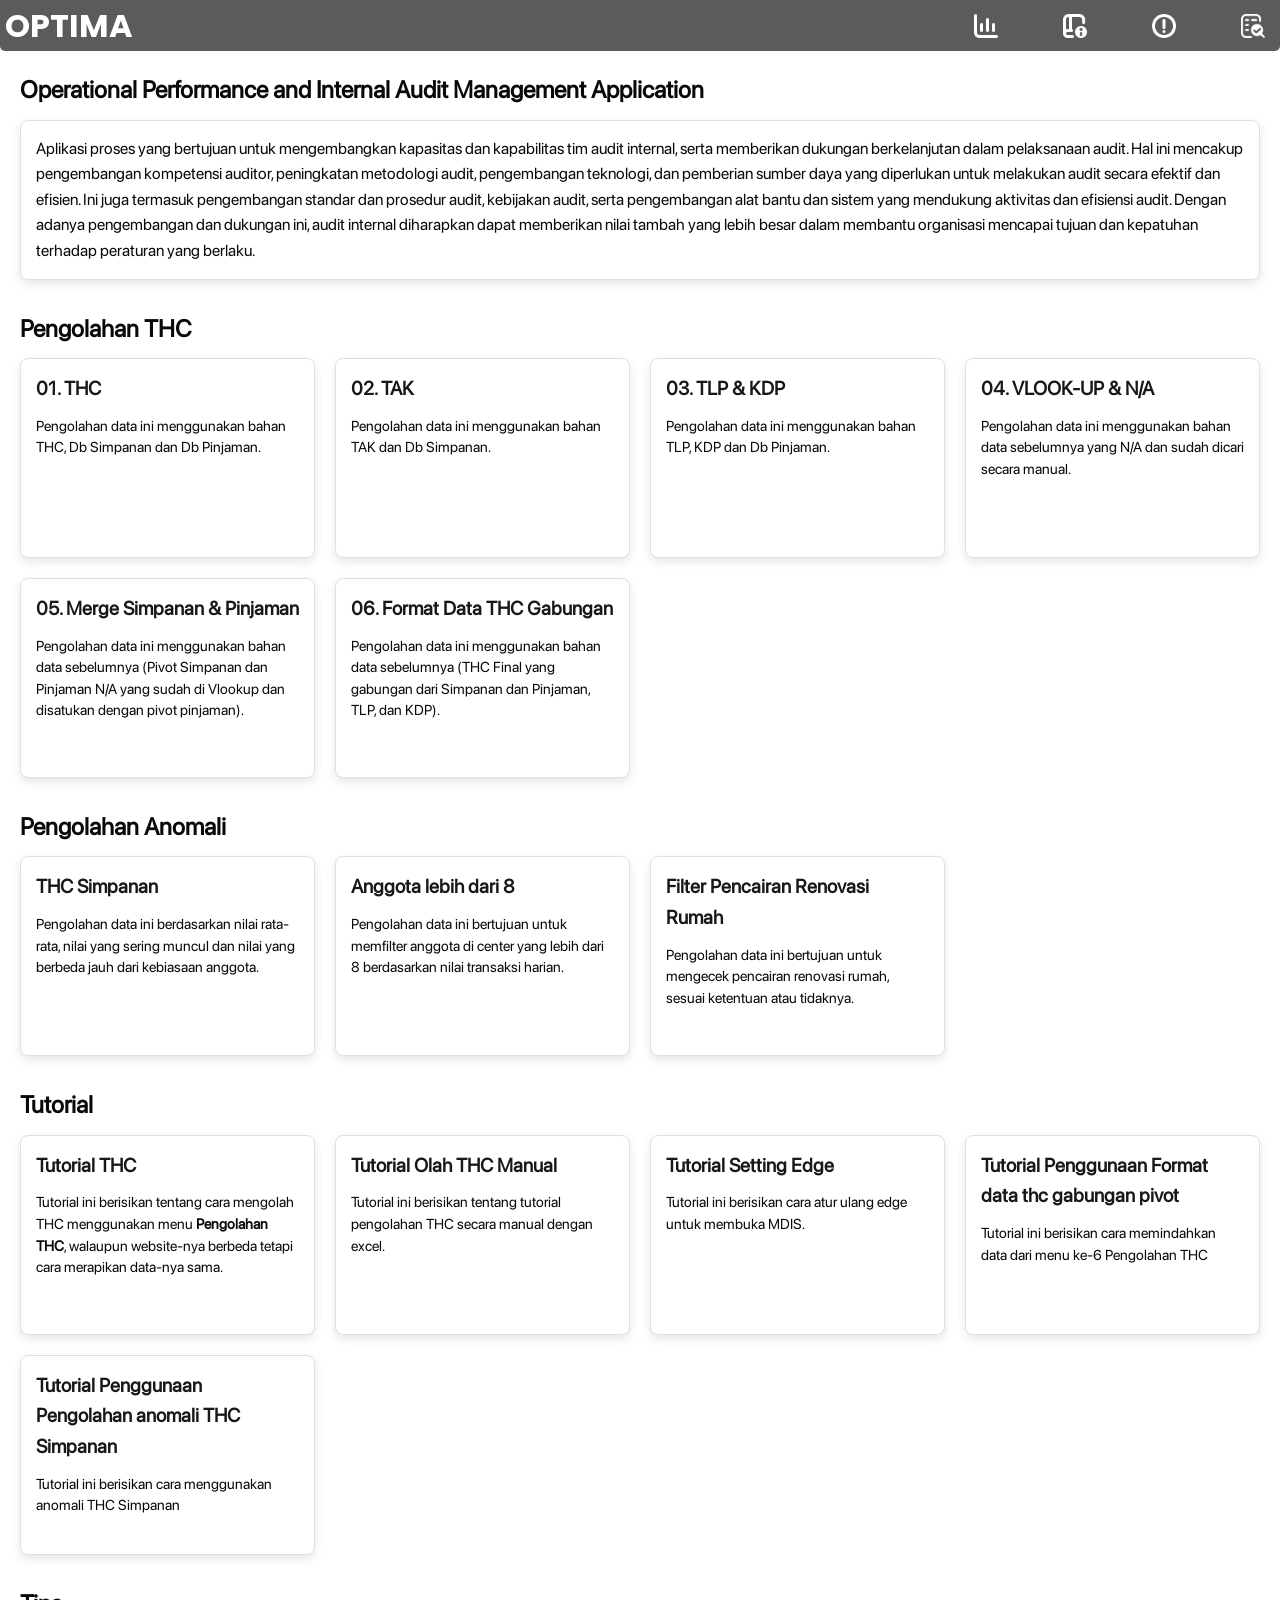
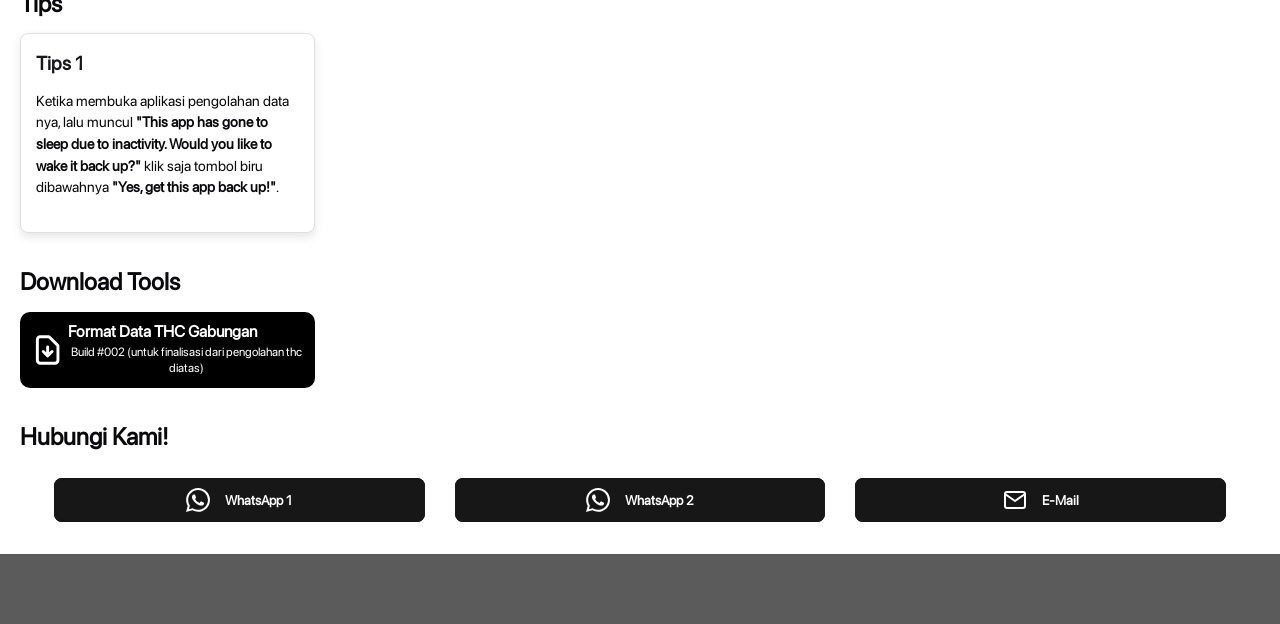
==== index.html @ 47f0f54f "Update index.html" ====
<!DOCTYPE html>
<html lang="en">
<head>
    <meta charset="UTF-8">
    <meta name="viewport" content="width=device-width, initial-scale=1.0">
    <title>Data Processing Menu</title>
    <link rel="stylesheet" href="styles.css">
    <link rel="icon" href="favicon.ico" type="ico">
</head>
<body>

    <header>
        <a href="https://i.pinimg.com/736x/f4/ce/3d/f4ce3d025a0d1083fa1fe223db773699.jpg" class="logo">OPTIMA</a>
        <label class="hamburger">
            <input type="checkbox">
            <svg viewBox="0 0 32 32">
              <path class="line line-top-bottom" d="M27 10 13 10C10.8 10 9 8.2 9 6 9 3.5 10.8 2 13 2 15.2 2 17 3.8 17 6L17 26C17 28.2 18.8 30 21 30 23.2 30 25 28.2 25 26 25 23.8 23.2 22 21 22L7 22"></path>
              <path class="line" d="M7 16 27 16"></path>
            </svg>
        </label>   
        <nav>
            <ul>
                <li>
                    <a href="#data-processing">
                        <img src="Icons\stats.png" alt="Pengolahan THC" class="nav-icon">
                        <span class="nav-label">Pengolahan THC</span>
                    </a>
                </li>
                <li>
                    <a href="#tutorial">
                        <img src="Icons/Tutorial.png" alt="Tutorial" class="nav-icon">
                        <span class="nav-label">Tutorial</span>
                    </a>
                </li>
                <li>
                    <a href="#Tips">
                        <img src="Icons/mark.png" alt="Tips & Tools" class="nav-icon">
                        <span class="nav-label">Tips & Tools</span>
                    </a>
                </li>
                <li>
                    <a href="https://risk-control-matriks.streamlit.app/" target="_blank" rel="noopener noreferrer">
                        <img src="Icons/assessment.png" alt="Risk Control Matriks" class="nav-icon">
                        <span class="nav-label">Risk Control Matriks</span>
                    </a>
                </li>
            </ul>
        </nav>
    </header>

<main>
        <section id="development-support">
            <h2>Operational Performance and Internal Audit Management Application</h2>
            <p>Aplikasi proses yang bertujuan untuk mengembangkan kapasitas dan kapabilitas tim audit internal, serta memberikan dukungan berkelanjutan dalam pelaksanaan audit. Hal ini mencakup pengembangan kompetensi auditor, peningkatan metodologi audit, pengembangan teknologi, dan pemberian sumber daya yang diperlukan untuk melakukan audit secara efektif dan efisien. Ini juga termasuk pengembangan standar dan prosedur audit, kebijakan audit, serta pengembangan alat bantu dan sistem yang mendukung aktivitas dan efisiensi audit. Dengan adanya pengembangan dan dukungan ini, audit internal diharapkan dapat memberikan nilai tambah yang lebih besar dalam membantu organisasi mencapai tujuan dan kepatuhan terhadap peraturan yang berlaku.</p>
        </section>

        <section id="data-processing">
            <h2>Pengolahan THC</h2>
            <div class="menu-grid">
                <a href="https://olah-data-thc.streamlit.app/" class="no-underline" target="_blank">
                <div class="menu-item">
                    <h3>01. THC</h3>
                    <p>Pengolahan data ini menggunakan bahan THC, Db Simpanan dan Db Pinjaman.</p>
                </div>
                </a>
                
                <a href="https://tr-anggota-keluar.streamlit.app/" class="no-underline" target="_blank">    
                <div class="menu-item">
                    <h3>02. TAK</h3>
                    <p>Pengolahan data ini menggunakan bahan TAK dan Db Simpanan.</p> 
                </div>

                </a>
                <a href="https://tlp-kdp.streamlit.app/" class="no-underline" target="_blank">
                <div class="menu-item">
                    <h3>03. TLP & KDP</h3>
                    <p>Pengolahan data ini menggunakan bahan TLP, KDP dan Db Pinjaman.</p>
                </div>
                </a>

                <a href="https://merge-app.streamlit.app/" class="no-underline" target="_blank">
                <div class="menu-item">    
                    <h3>04. VLOOK-UP & N/A</h3>
                    <p>Pengolahan data ini menggunakan bahan data sebelumnya yang N/A dan sudah dicari secara manual.</p>  
                </div>
                </a>

                <a href="https://merge-dbcr.streamlit.app/" class="no-underline" target="_blank">
                <div class="menu-item">
                    <h3>05. Merge Simpanan & Pinjaman</h3>
                    <p>Pengolahan data ini menggunakan bahan data sebelumnya (Pivot Simpanan dan Pinjaman N/A yang sudah di Vlookup dan disatukan dengan pivot pinjaman).</p>
                    </div>
                    </a>

                <a href="https://format-data-thc-gabungan.streamlit.app/" class="no-underline" target="_blank">
                <div class="menu-item">
                    <h3>06. Format Data THC Gabungan</h3>
                    <p>Pengolahan data ini menggunakan bahan data sebelumnya (THC Final yang gabungan dari Simpanan dan Pinjaman, TLP, dan KDP).</p>
                </div>
                </a>
            </div>
        </section>

        <section id="pengolahan-anomali">
            <h2>Pengolahan Anomali</h2>
                <div class="menu-grid">
                    <a href="https://thc-simpanan.streamlit.app/" target="_blank" class="no-underline">
                <div class="menu-item">
                    <h3>THC Simpanan</h3>
                    <p>Pengolahan data ini berdasarkan nilai rata-rata, nilai yang sering muncul dan nilai yang berbeda jauh dari kebiasaan anggota.</p>
                    </div>
                    </a>
                    <a href="https://filter-anggota-lebih-dari-8.streamlit.app/" target="_blank" class="no-underline">
                <div class="menu-item">
                    <h3>Anggota lebih dari 8</h3>
                    <p>Pengolahan data ini bertujuan untuk memfilter anggota di center yang lebih dari 8 berdasarkan nilai transaksi harian.</p>
                    </div>
                    </a>
                    <a href="https://filter-prr.streamlit.app/" target="_blank" class="no-underline">
                <div class="menu-item">
                    <h3>Filter Pencairan Renovasi Rumah</h3>
                    <p>Pengolahan data ini bertujuan untuk mengecek pencairan renovasi rumah, sesuai ketentuan atau tidaknya.</p>
                    </div>
                </a>   
                </div>
        </section>

            <section id="tutorial">
                <h2>Tutorial</h2>
                        <div class="menu-grid">
                        <a href="https://docs.google.com/uc?export=download&id=1Tsy8Tg8Xx4nVOGG1DyxcOVO_GHIOPf74" class="no-underline" target="_blank">
                        <div class="menu-item">
                        <h3>Tutorial THC</h3>
                        <p>Tutorial ini berisikan tentang cara mengolah THC menggunakan menu <strong>Pengolahan THC</strong>, walaupun website-nya berbeda tetapi cara merapikan data-nya sama.</p>
                </div>
                    </a>
                        <a href="https://docs.google.com/uc?export=download&id=1HzV2ZHKOGMFHg9DGhr_W1Vg8EoL5DObU" class="no-underline" target="_blank">
                        <div class="menu-item">
                        <h3>Tutorial Olah THC Manual</h3>
                        <p>Tutorial ini berisikan tentang tutorial pengolahan THC secara manual dengan excel.</p>
                </div>
                    </a>
                        <a href="https://docs.google.com/uc?export=download&id=1HRRpcwsrCAD4RTziFmcHm_OMg0Vk_6mp" class="no-underline" target="_blank">
                        <div class="menu-item">
                        <h3>Tutorial Setting Edge</h3>
                        <p>Tutorial ini berisikan cara atur ulang edge untuk membuka MDIS.</p>
                </div>
                    </a>
                        <a href="https://drive.google.com/file/d/1vI3YGzV-ghESw-_Jtzreydhx_VE16pLn/view?usp=drive_link" class="no-underline" target="_blank">
                        <div class="menu-item">
                        <h3>Tutorial Penggunaan Format data thc gabungan pivot</h3>
                        <p>Tutorial ini berisikan cara memindahkan data dari menu ke-6 Pengolahan THC</p>
                </div>
                        </a>
                        <a href="https://drive.google.com/file/d/1Yk_9QsHx7u1a9HwbfQ_2VWD8luqpXdlT/view?usp=drive_link" class="no-underline" target="_blank">
                        <div class="menu-item">
                        <h3>Tutorial Penggunaan Pengolahan anomali THC Simpanan</h3>
                        <p>Tutorial ini berisikan cara menggunakan anomali THC Simpanan</p>
                        </div>
                    </a>
                </div>
            </section>

        <section id="Tips">
    <h2>Tips</h2>
        <div class="menu-grid">
            <div class="menu-item">
            <h3>Tips 1</h3>
            <p>Ketika membuka aplikasi pengolahan data nya, lalu muncul <strong>"This app has gone to sleep due to inactivity. Would you like to wake it back up?"</strong> klik saja tombol biru dibawahnya <strong>"Yes, get this app back up!"</strong>.</p>
            </div>
        <!-- Atribut Tambahan -->
            </div>
        </section>
        
        <section id="App">
            <h2> Download Tools</h2>
            <div class="menu-grid">
                <a href="https://docs.google.com/spreadsheets/d/1i0cTy-rbn3iMdLAnjxLk0pwv5p6LQTJM/export?format=xlsx" class="authorized-reseller-api-btn" target="_blank">
                    <svg
                    height="42"
                    width="40"
                    viewBox="0 0 24 24"
                    class="document-download_svg__h-6 document-download_svg__w-6"
                    stroke-width="2"
                    stroke="currentColor"
                    fill="none"
                    xmlns="http://www.w3.org/2000/svg"
                    xmlns:xlink="http://www.w3.org/1999/xlink">
                <path
                    stroke-width="2px"
                    fill="none"
                    stroke="#FFFFFF"
                    d="M12 10v6m0 0-3-3m3 3 3-3m2 8H7a2 2 0 0 1-2-2V5a2 2 0 0 1 2-2h5.586a1 1 0 0 1 .707.293l5.414 5.414a1 1 0 0 1 .293.707V19a2 2 0 0 1-2 2"
                    stroke-linejoin="round"
                    stroke-linecap="round">
                </path>
                    </svg>
                <span class="texts">
                <span class="text-2">Format Data THC Gabungan</span>
                <span class="text-1">Build #002 (untuk finalisasi dari pengolahan thc diatas)</span>
                </span>
                </a>
            </div>

        </section>    

        <section id="contact">
            <h2>Hubungi Kami!</h2>
            <div class="contact-buttons">
                <button class="button" onclick="openWhatsApp()">
                    <svg xmlns="http://www.w3.org/2000/svg" width="24" height="24" viewBox="0 0 24 24" fill="white">
                        <path d="M17.472 14.382c-.297-.149-1.758-.867-2.03-.967-.273-.099-.471-.148-.67.15-.197.297-.767.966-.94 1.164-.173.199-.347.223-.644.075-.297-.15-1.255-.463-2.39-1.475-.883-.788-1.48-1.761-1.653-2.059-.173-.297-.018-.458.13-.606.134-.133.298-.347.446-.52.149-.174.198-.298.298-.497.099-.198.05-.371-.025-.52-.075-.149-.669-1.612-.916-2.207-.242-.579-.487-.5-.669-.51-.173-.008-.371-.01-.57-.01-.198 0-.52.074-.792.372-.272.297-1.04 1.016-1.04 2.479 0 1.462 1.065 2.875 1.213 3.074.149.198 2.096 3.2 5.077 4.487.709.306 1.262.489 1.694.625.712.227 1.36.195 1.871.118.571-.085 1.758-.719 2.006-1.413.248-.694.248-1.289.173-1.413-.074-.124-.272-.198-.57-.347m-5.421 7.403h-.004a9.87 9.87 0 01-5.031-1.378l-.361-.214-3.741.982.998-3.648-.235-.374a9.86 9.86 0 01-1.51-5.26c.001-5.45 4.436-9.884 9.888-9.884 2.64 0 5.122 1.03 6.988 2.898a9.825 9.825 0 012.893 6.994c-.003 5.45-4.437 9.884-9.885 9.884m8.413-18.297A11.815 11.815 0 0012.05 0C5.495 0 .16 5.335.157 11.892c0 2.096.547 4.142 1.588 5.945L.057 24l6.305-1.654a11.882 11.882 0 005.683 1.448h.005c6.554 0 11.89-5.335 11.893-11.893a11.821 11.821 0 00-3.48-8.413Z"/>
                      </svg>
                  <span class="text">WhatsApp 1</span>
                </button>
                <button class="button" onclick="openWhatsApp2()">
                    <svg xmlns="http://www.w3.org/2000/svg" width="24" height="24" viewBox="0 0 24 24" fill="white">
                        <path d="M17.472 14.382c-.297-.149-1.758-.867-2.03-.967-.273-.099-.471-.148-.67.15-.197.297-.767.966-.94 1.164-.173.199-.347.223-.644.075-.297-.15-1.255-.463-2.39-1.475-.883-.788-1.48-1.761-1.653-2.059-.173-.297-.018-.458.13-.606.134-.133.298-.347.446-.52.149-.174.198-.298.298-.497.099-.198.05-.371-.025-.52-.075-.149-.669-1.612-.916-2.207-.242-.579-.487-.5-.669-.51-.173-.008-.371-.01-.57-.01-.198 0-.52.074-.792.372-.272.297-1.04 1.016-1.04 2.479 0 1.462 1.065 2.875 1.213 3.074.149.198 2.096 3.2 5.077 4.487.709.306 1.262.489 1.694.625.712.227 1.36.195 1.871.118.571-.085 1.758-.719 2.006-1.413.248-.694.248-1.289.173-1.413-.074-.124-.272-.198-.57-.347m-5.421 7.403h-.004a9.87 9.87 0 01-5.031-1.378l-.361-.214-3.741.982.998-3.648-.235-.374a9.86 9.86 0 01-1.51-5.26c.001-5.45 4.436-9.884 9.888-9.884 2.64 0 5.122 1.03 6.988 2.898a9.825 9.825 0 012.893 6.994c-.003 5.45-4.437 9.884-9.885 9.884m8.413-18.297A11.815 11.815 0 0012.05 0C5.495 0 .16 5.335.157 11.892c0 2.096.547 4.142 1.588 5.945L.057 24l6.305-1.654a11.882 11.882 0 005.683 1.448h.005c6.554 0 11.89-5.335 11.893-11.893a11.821 11.821 0 00-3.48-8.413Z"/>
                      </svg>
                  <span class="text">WhatsApp 2</span>
                </button>
                <button class="button" onclick="sendEmail()">
                    <svg xmlns="http://www.w3.org/2000/svg" width="24" height="24" viewBox="0 0 24 24" fill="none" stroke="white" stroke-width="2" stroke-linecap="round" stroke-linejoin="round">
                        <path d="M4 4h16c1.1 0 2 .9 2 2v12c0 1.1-.9 2-2 2H4c-1.1 0-2-.9-2-2V6c0-1.1.9-2 2-2z"></path>
                        <polyline points="22,6 12,13 2,6"></polyline>
                      </svg>
                  <span class="text">E-Mail</span>
                </button>
              </div>
        </section>
</main>

<footer>
        <a href="#development-support">
        <button class="button-footer">
        <svg class="svgIcon" viewBox="0 0 384 512">
            <path
              d="M214.6 41.4c-12.5-12.5-32.8-12.5-45.3 0l-160 160c-12.5 12.5-12.5 32.8 0 45.3s32.8 12.5 45.3 0L160 141.2V448c0 17.7 14.3 32 32 32s32-14.3 32-32V141.2L329.4 246.6c12.5 12.5 32.8 12.5 45.3 0s12.5-32.8 0-45.3l-160-160z"
            ></path>
          </svg>
        </button>
        </a>
        <p class="copyright">
            Internal Audit - DVS &#169; 2024
        </p>
</footer>
    
    <script src="script.js"></script>
</body>
</html>
---- styles.css ----
:root {
    --background: hsl(0, 0%, 100%);
    --foreground: hsl(240, 10%, 3.9%);
    --card: hsl(0, 0%, 100%);
    --card-foreground: hsl(240, 10%, 3.9%);
    --popover: hsl(0, 0%, 100%);
    --popover-foreground: hsl(240, 10%, 3.9%);
    --primary: hsl(240, 5.9%, 10%);
    --primary-foreground: hsl(0, 0%, 98%);
    --secondary: hsl(240, 4.8%, 95.9%);
    --secondary-foreground: hsl(240, 5.9%, 10%);
    --muted: hsl(240, 4.8%, 95.9%);
    --muted-foreground: hsl(240, 3.8%, 46.1%);
    --accent: hsl(240, 4.8%, 95.9%);
    --accent-foreground: hsl(240, 5.9%, 10%);
    --destructive: hsl(0, 84.2%, 60.2%);
    --destructive-foreground: hsl(0, 0%, 98%);
    --border: hsl(240, 5.9%, 90%);
    --input: hsl(240, 5.9%, 90%);
    --ring: hsl(240, 5.9%, 10%);
    --radius: 0.5rem;
}

.dark {
    --background: hsl(240, 10%, 3.9%);
    --foreground: hsl(0, 0%, 98%);
    --card: hsl(240, 10%, 3.9%);
    --card-foreground: hsl(0, 0%, 98%);
    --popover: hsl(240, 10%, 3.9%);
    --popover-foreground: hsl(0, 0%, 98%);
    --primary: hsl(0, 0%, 98%);
    --primary-foreground: hsl(240, 5.9%, 10%);
    --secondary: hsl(240, 3.7%, 15.9%);
    --secondary-foreground: hsl(0, 0%, 98%);
    --muted: hsl(240, 3.7%, 15.9%);
    --muted-foreground: hsl(240, 5%, 64.9%);
    --accent: hsl(240, 3.7%, 15.9%);
    --accent-foreground: hsl(0, 0%, 98%);
    --destructive: hsl(0, 62.8%, 30.6%);
    --destructive-foreground: hsl(0, 0%, 98%);
    --border: hsl(240, 3.7%, 15.9%);
    --input: hsl(240, 3.7%, 15.9%);
    --ring: hsl(240, 4.9%, 83.9%);
}

@font-face {
    font-family: 'Poppins';
    src: url('Fonts/Poppins-Bold.ttf') format('truetype');
    font-weight:normal;
    font-style:normal;
}

@font-face {
    font-family: 'SF Pro Text';
    src: url('Fonts/SF-Pro-Display-Regular.otf') format('opentype');
    font-weight: normal;
    font-style: normal;
}

h1, h2, h3 {
    font-family: 'SF Pro Text', sans-serif;
}

html {
    scroll-behavior: smooth;
}


* {
    scroll-margin-top: 85px;
    scroll-padding-top: 5px;
    scroll-behavior: smooth;
    margin: 0;
    padding: 0;
    box-sizing: border-box;
    font-family: 'SF Pro Text', sans-serif;
}

body {
    overflow-x: hidden;
    min-height: 100vh;
    font-family: 'SF Pro Text', sans-serif;
    line-height: 1.6;
    margin: 0;
    padding: 0;
    background-color: var(--background);
    color: var(--foreground);
    width: 100%;
}


header {
    font-family: 'Poppins', sans-serif;
    position: sticky;
    top: 0;
    left: 0;
    margin-bottom: 100px;
    width: 100%;
    padding: 20px 100px;
    display: flex;
    justify-content: space-between;
    align-items: center;
    z-index: 100;
    background-color: rgba(51, 51, 51, 0.8); 
    backdrop-filter: blur(5px);
    text-align: center;
    flex-direction: column;
    margin: 0 auto;
    padding: 0;
    border-bottom-left-radius: 5px;
    border-bottom-right-radius: 5px;
}

header nav ul {
    list-style: none;
    display: flex;
    gap: 20px;
}

header nav ul li {
    margin: 0;
}

header nav ul li a {
    text-decoration: none;
    color: #fff;
    font-weight: 500;
    transition: color 0.2s;
}


.logo {
    font-family: 'Poppins', sans-serif;
    font-size: 32px;
    color: #fff;
    text-decoration: none;
    font-weight: 700;
}

nav ul li a {
    display: flex;
    align-items: center;
    text-decoration: none;
    color: #fff;
    position: relative;
    font-size: 18px;
    font-weight: 500;
    margin-left: 40px;
}



main {
    padding: 20px;
}

section {
    margin-top: 0 auto;
    margin-bottom: 30px;
}

section h2 {
    margin-bottom: 10px;
}

#development-support p {
    background-color: #fff;
    position: relative;
    padding: 15px;
    text-align: left;
    border-radius: 8px;
    color: var(--card-foreground);
    border: 1px solid #e0e0e0;
    box-shadow: 0 4px 10px rgba(0, 0, 0, 0.1);
    transition: transform 0.2s ease-in-out;
    display: flex;
    flex-direction: column;
    justify-content: space-between;
}

#development-support p:hover {
    transform: translateY(-5px);
}

#development-support h2 {
    transition: none;
}


h2 {
    color: var(--foreground);
}

.menu-grid {
    display: grid;
    grid-template-columns: repeat(auto-fill, minmax(250px, 1fr));
    gap: 20px;
    grid-auto-rows: 1fr;
    grid-auto-flow: dense;
}

.menu-item {
    display: flex;
    min-height: 200px;
    background-color: #fff;
    position: relative;
    padding: 15px;
    text-align: left;
    border-radius: 8px;
    color: var(--card-foreground);
    border: 1px solid #e0e0e0;
    box-shadow: 0 4px 10px rgba(0, 0, 0, 0.1);
    transition: transform 0.2s;
    display: flex;
    flex-direction: column;
    justify-content: space-between;
    height: 100%;
}

.menu-item:hover {
    transform: translateY(-5px);
}

.menu-item h3 {
    font-size: 1.2rem;
    margin-top: 0;
    margin-bottom: 10px;
    color: var(--primary);
}

.menu-item p {
    font-size: 0.9rem;
    line-height: 1.5;
    margin: 0;
    flex-grow: 1;
}

.contact-buttons {
    display: flex;
    align-items: center;
    justify-content: center;
    padding: 12px 24px;
    font-weight: bold;
    transition: all 0.3s ease;
}

.no-underline {
 text-decoration: none;
 color: inherit;
}

.no-underline:hover, .no-underline:focus, .no-underline:active {
    color: aqua;
    text-decoration: none;
}

button {
    display: flex;
    justify-content: center;
    align-items: center;
    padding: 10px 15px;
    gap: 15px;
    background-color: #181717;
    outline: 3px #181717 solid;
    outline-offset: -3px;

    border-radius: 5px;
    border: none;
    border-radius: var(--radius);
    cursor: pointer;
    transition: 400ms;
}
  
button .text {
    color: white;
    font-weight: 700;
    font-size: 1em;
    transition: 400ms;
}
  
button svg path {
    transition: 400ms;
}
  
button:hover {
    background-color: transparent;
}
  
button:hover .text {
    color: #181717;
}
  
button:hover svg path {
    fill: #181717;
}
  
.contact-buttons {
    display: flex;
    justify-content: space-between;
    gap: 10px;
    position: relative;
}
  
.contact-buttons button {
    flex: 1;
    margin: 0 10px;
}
  
.contact-buttons .button:hover {
    transform: translateY(-2px);
    box-shadow: 0 4px 8px rgba(0, 0, 0, 0.2);
}

section:last-of-type {
    margin-bottom: 0;
}

footer {
    padding: 35px;
    background-color:#181717;
    border-top-left-radius: 5px;
    border-top-right-radius: 5px;
    z-index: 100;
    background-color: rgba(51, 51, 51, 0.8); 
    backdrop-filter: blur(5px);
    width: 100%;
    position: relative;
}

.button-footer {
    width: 38px;
    height: 38px;
    border-radius: 50%;
    background-color: rgb(20, 20, 20);
    border: none;
    font-weight: 600;
    display: flex;
    align-items: center;
    justify-content: center;
    box-shadow: 0px 0px 0px 4px rgba(255, 255, 255, 0.253);
    cursor: pointer;
    transition-duration: 0.3s ease;
    overflow: hidden;
    position: absolute;
    right: 20px; 
    bottom: 20px; 
  }

.svgIcon {
    width: 12px;
    transition-duration: 0.3s;
}
  
.svgIcon path {
    fill: white;
}  

footer .button-footer:hover {
    width: 140px;
    border-radius: 50px;
    transition-duration: 0.3s;
    background-color: rgb(255, 255, 255);
    align-items: center;
  }

footer .button-footer:hover::before {
    opacity: 1;
}
  
footer .button-footer:hover .svgIcon {
    transition-duration: 0.3s;
    transform: translateY(-200%);
  }

footer .button-footer::before {
    position: fixed;
    bottom: 200;
    content: "Gulir ke Atas";
    color: rgb(49, 49, 49);
    opacity: 0;
    font-size: 16px;
    transition: opacity 0.3s ease;
}

.button:hover::before {
    font-size: 13px;
    opacity: 1;
    bottom: unset;
    transition-duration: 0.3s;
}


footer .copyright {
    position: absolute;
    top: 50%;
    left: 50%;
    bottom: 0;
    transform: translate(-50%, -50%);
    padding: 12px 48px;
    color: #fff;
    background: linear-gradient(to right, #9f9f9f 0, #fff 10%, #868686 20%);
    background-position: 0;
    background-size: 200% 100%;
    background-clip: text;
    -webkit-background-clip: text;
    -webkit-text-fill-color: transparent;
    color: transparent;
    animation: copyright 3s linear infinite;
    animation-fill-mode: forwards;
    -webkit-text-size-adjust: none;
    font-weight: 600;
    font-size: 16px;
    text-decoration: none;
    white-space: nowrap;
    font-family: "Poppins", sans-serif;
  }
  
@-moz-keyframes copyright {
    0% {
      background-position: 0 0;
    }
    50% {
        background-position: 180px;
      }
    100% {
      background-position: 0px;
    }
  }
  @-webkit-keyframes copyright {
    0% {
      background-position: 0;
    }
    50% {
      background-position: 180px;
    }
    100% {
      background-position: 0px;
    }
  }
  @-o-keyframes copyright {
    0% {
      background-position: 0;
    }
    50% {
      background-position: 180px;
    }
    100% {
      background-position: 0px;
    }
  }
  @keyframes copyright {
    0% {
      background-position: 0;
    }
    50% {
      background-position: 180px;
    }
    100% {
      background-position: 0px;
    }
  }

  .hamburger {
    cursor: pointer;
  }
  .hamburger input {
    display: none;
  }
  .hamburger svg {
    height: 3em;
    transition: transform 600ms cubic-bezier(0.4, 0, 0.2, 1);
  }
  .line {
    fill: none;
    stroke: white;
    stroke-linecap: round;
    stroke-linejoin: round;
    stroke-width: 3;
    transition: stroke-dasharray 600ms cubic-bezier(0.4, 0, 0.2, 1),
                stroke-dashoffset 600ms cubic-bezier(0.4, 0, 0.2, 1);
  }
  .line-top-bottom {
    stroke-dasharray: 12 63;
  }
  .hamburger input:checked + svg {
    transform: rotate(-45deg);
  }
  .hamburger input:checked + svg .line-top-bottom {
    stroke-dasharray: 20 300;
    stroke-dashoffset: -32.42;
  }

 /* App Name */
.authorized-reseller-api-btn {
    display: inline-flex;
    align-items: center;
    justify-content: center;
    border: 2px solid #000;
    border-radius: 10px;
    background-color: rgba(0, 0, 0, 1);
    padding: 0.625rem 0.5rem;
    text-align: center;
    color: rgba(255, 255, 255, 1);
    outline: 0;
    transition: all 0.8s;
    text-decoration: none;
  }
  
  .authorized-reseller-api-btn:hover {
    text-decoration: underline;
  }
  
  .authorized-reseller-api-btn:active {
    transform: scale(0.98);
  }
  
  .texts {
    margin-left: 0.2rem;
    display: flex;
    flex-direction: column;
    align-items: flex-start;
    line-height: 1;
  }
  
  .text-1 {
    font-size: 0.75rem;
    line-height: 1rem;
  }
  
  .text-2 {
    font-weight: 600;
    margin-bottom: 0.25rem;
  }
  
  .nav-icon {
    width: 24px;  
    height: 24px;
    object-fit: contain;
    transition: transform 0.3s ease;  
}
    .nav-icon:hover {
    transform: scale(1.2); 
}
    .nav-label {
    display: none;
    margin-left: 10px;
    white-space: nowrap;
}
    nav ul li a:hover .nav-icon {
    transform: scale(1.2);
}

    nav ul li a:hover .nav-label {
    display: inline-block;
}

@media (min-width: 804px) {
header {
        flex-direction: row;
    }


header nav ul li {
        margin-right: 5px;
    }

.logo {
        margin-left: 5px;
    }

nav ul {
        display: flex;
        list-style-type: none;
        justify-content: flex-end;
        margin-right: 10px;
        gap: 10px;
    }

nav ul li {
        margin-left: 20px;
        
    }
.hamburger{
        display: none;
    }
.menu-grid {
    display: grid;
    grid-template-columns: repeat(auto-fill, minmax(250px, 1fr));
    gap: 20px;
    grid-auto-flow: dense;
}
nav ul li a {
    display: flex;
    align-items: center;
    text-decoration: none;
    color: #fff;
    position: relative;
    font-size: 18px;
    font-weight: 500;
    margin-left: 40px;
}

.nav-icon {
    width: 24px;
    height: 24px;
    object-fit: contain;
    transition: margin-right 2s .5s;
}

.nav-label {
    position: sticky;
    opacity: 0;
    transition: opacity 0.3s ease-out, transform 0.3s ease-out;
    
}

nav ul li a:hover .nav-icon {
    transform: scale(1.2);
}

nav ul li a:hover .nav-label {
    left: calc(100% + 10px);
    opacity: 1;
}
}

@media (max-width: 803px) {
header {
        flex-direction: column;
        align-items: flex-start;
        height: auto;
        z-index: 1000;
        position: sticky;
        
    }

header nav ul {
        flex-direction: column;
        align-items: center;
        gap: 2px; 
    }

.hamburger {
        display: flex;
        position: absolute;
        right: 20px;
        top: 5px;
        z-index: 102;
        cursor: pointer;
}

.hamburger input:checked + nav ul {
    transform: translateY(0);
    top: 280px ;
    visibility: visible;
}

nav {
    width: 100%;
}

.logo {
        margin-left: 5px;
    }

nav ul {
        text-align: center;
        display: flex;
        flex-direction: column;
        justify-content: flex-start;
        align-items: center;
        width: 100%;
        height: auto;
        position: fixed;
        top: 60px;
        right: 0; 
        background-color: rgba(51, 51, 51, 0.9);
        padding-top: 20px;
        transition: transform 0.4s cubic-bezier(0.23, 1, 0.32, 1), 
        visibility 0.4s cubic-bezier(0.23, 1, 0.32, 1), 
        opacity 0.4s cubic-bezier(0.23, 1, 0.32, 1); 
        visibility: hidden;
        list-style-type: none;
        transform: translateY(-100%);
        z-index: 1000;
        border-radius: 5px;
}

nav ul li {
    text-align: center;
    margin: 10px 0;
    list-style-type: none;
}

nav ul li a {
    display: flex;
    align-items: center;
    justify-content: center;
    padding: 10px 20px;
}

.contact-buttons {
        flex-direction: column;
        align-items: stretch;
    }

.button {
        width: 100%;
        justify-content: center;
    }
.authorized-reseller-api-btn {
    flex-direction: column;
    align-items: stretch;
    justify-content: center;
    padding: 1rem;
    align-items: center;
    width: 100%;
    }
.texts {
    margin-left: 0;
    margin-top: 0.5rem;
    align-items: center;
    text-align: center;
}


.nav-icon {
    width: 24px;
    height: 24px;
    object-fit: contain;
    margin-right: 10px;
}

.nav-label {
    display: inline-block;
    white-space: nowrap;
    transition: opacity 0.3s ease-out, transform 0.3s ease-out;
}

nav ul li a:hover .nav-icon {
    transform: scale(1.2);
}
}
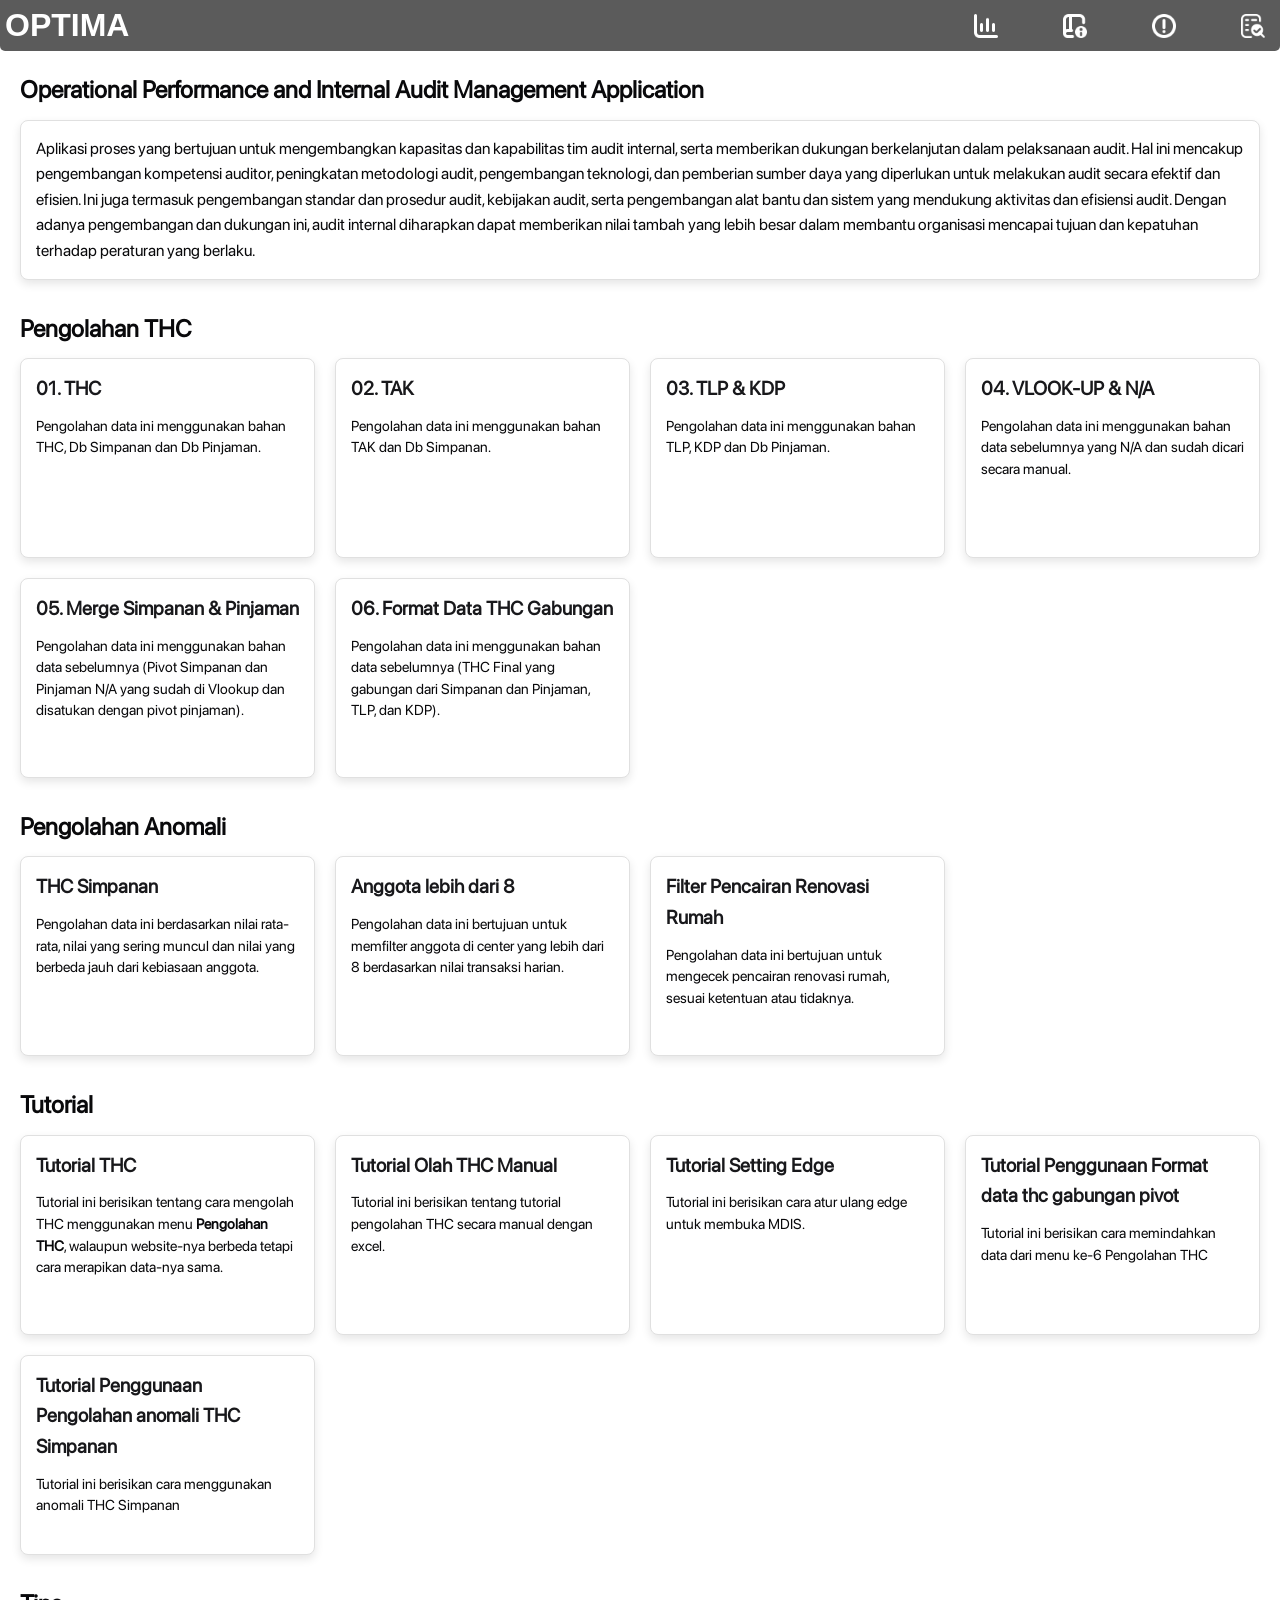
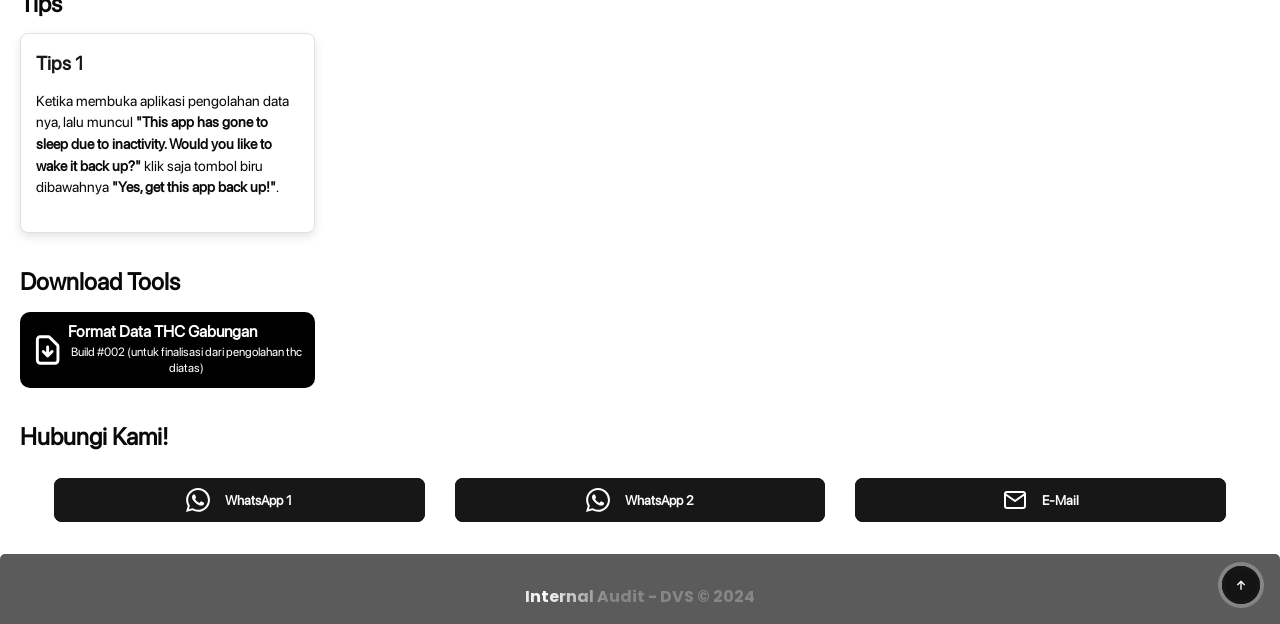
==== commit 19a90c90: "Update index.html" ====
--- a/index.html
+++ b/index.html
@@ -3,7 +3,7 @@
 <head>
     <meta charset="UTF-8">
     <meta name="viewport" content="width=device-width, initial-scale=1.0">
-    <title>Data Processing Menu</title>
+    <title>OPTIMA</title>
     <link rel="stylesheet" href="styles.css">
     <link rel="icon" href="favicon.ico" type="ico">
 </head>
--- a/styles.css
+++ b/styles.css
@@ -57,9 +57,13 @@
     font-style: normal;
 }
 
-h1, h2, h3 {
-    font-family: 'SF Pro Text', sans-serif;
-}
+@font-face {
+    font-family: 'No-move';
+    src: url('Fonts/No-move.ttf') format('truetype');
+    font-weight: normal;
+    font-style: normal;
+}
+
 
 html {
     scroll-behavior: smooth;
@@ -130,7 +134,7 @@
 
 
 .logo {
-    font-family: 'Poppins', sans-serif;
+    font-family: 'No-move', sans-serif;
     font-size: 32px;
     color: #fff;
     text-decoration: none;
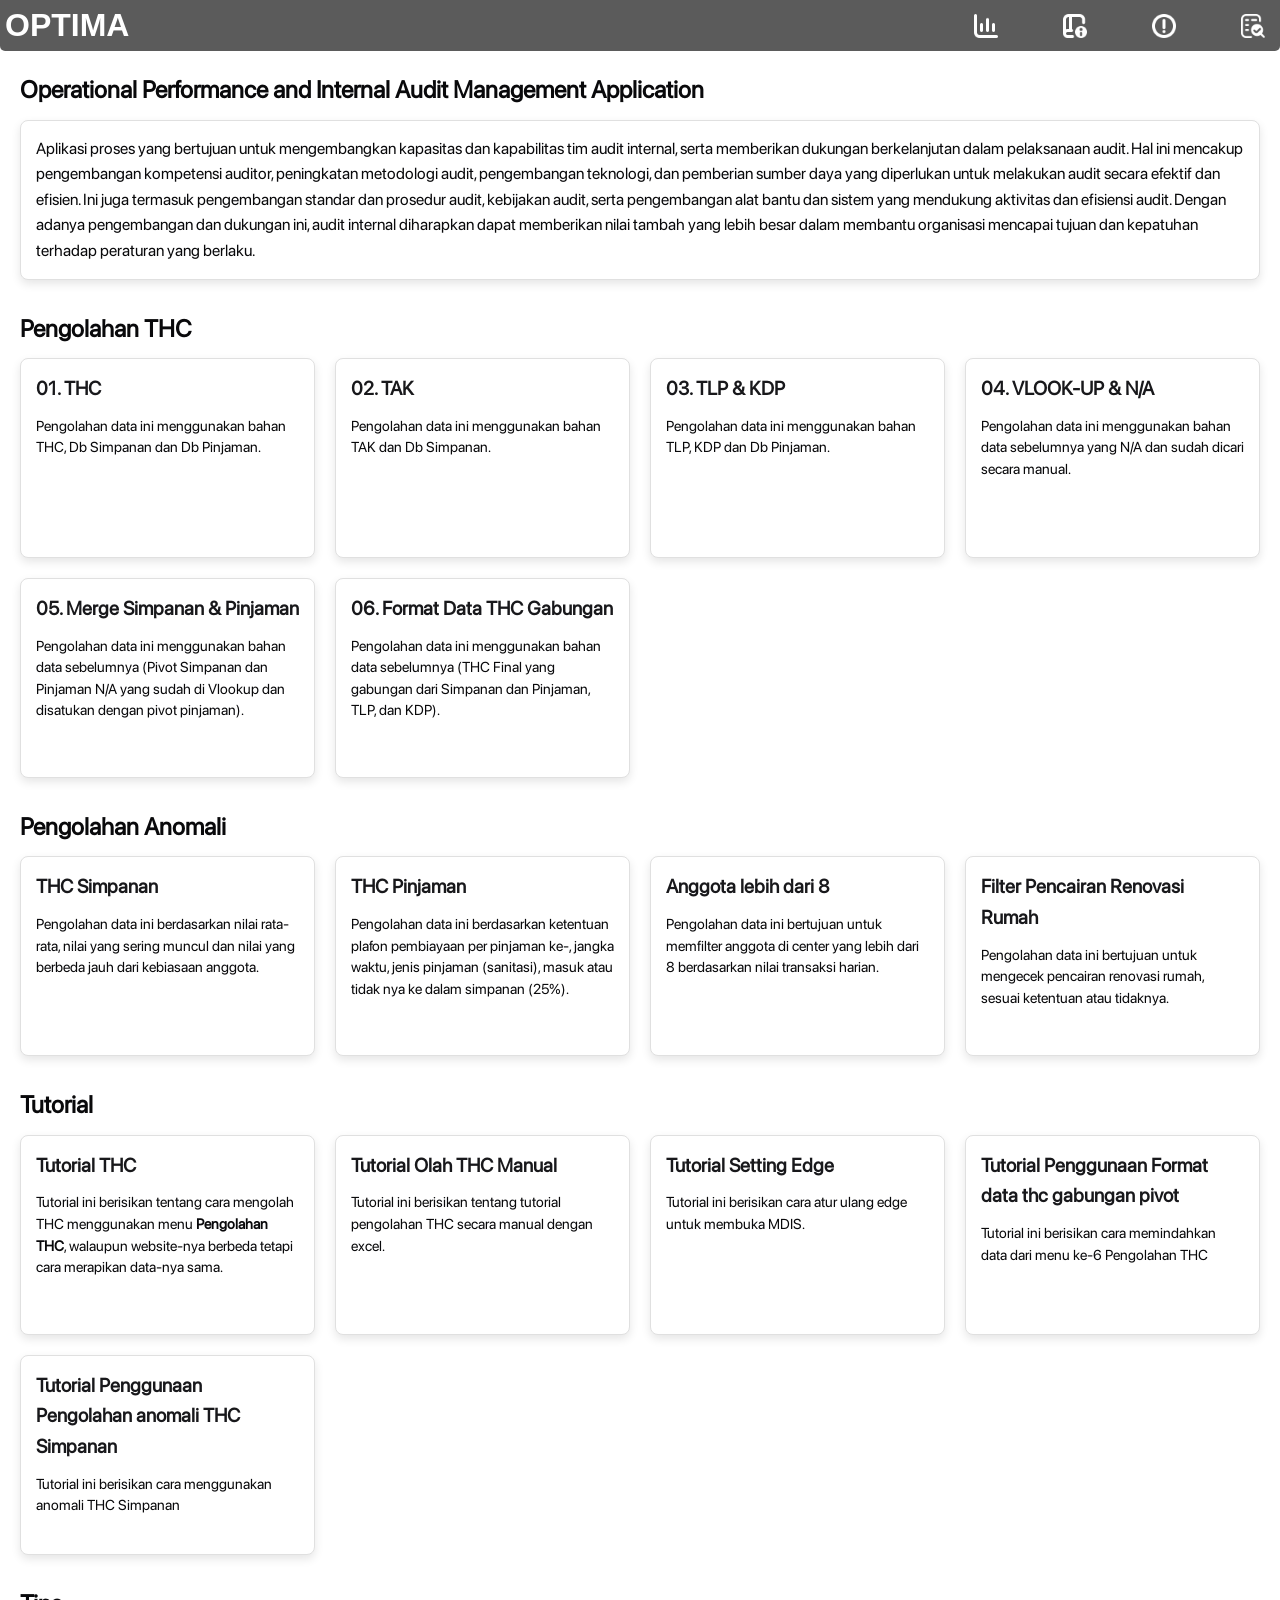
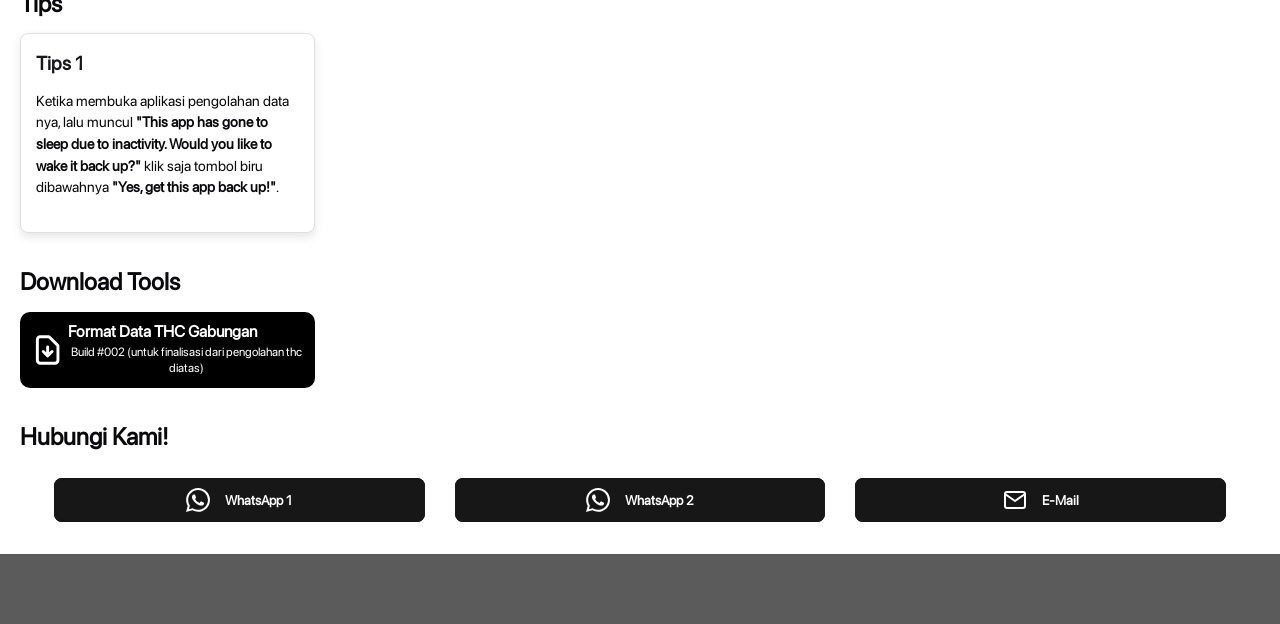
==== commit 792533ec: "Update index.html" ====
--- a/index.html
+++ b/index.html
@@ -3,7 +3,7 @@
 <head>
     <meta charset="UTF-8">
     <meta name="viewport" content="width=device-width, initial-scale=1.0">
-    <title>OPTIMA</title>
+    <title>Data Processing Menu</title>
     <link rel="stylesheet" href="styles.css">
     <link rel="icon" href="favicon.ico" type="ico">
 </head>
@@ -108,6 +108,12 @@
                 <div class="menu-item">
                     <h3>THC Simpanan</h3>
                     <p>Pengolahan data ini berdasarkan nilai rata-rata, nilai yang sering muncul dan nilai yang berbeda jauh dari kebiasaan anggota.</p>
+                    </div>
+                    </a>
+                    <a href="https://pinjaman-ke.streamlit.app/" target="_blank" class="no-underline">
+                <div class="menu-item">
+                    <h3>THC Pinjaman</h3>
+                    <p>Pengolahan data ini berdasarkan ketentuan plafon pembiayaan per pinjaman ke-, jangka waktu, jenis pinjaman (sanitasi), masuk atau tidak nya ke dalam simpanan (25%).</p>
                     </div>
                     </a>
                     <a href="https://filter-anggota-lebih-dari-8.streamlit.app/" target="_blank" class="no-underline">
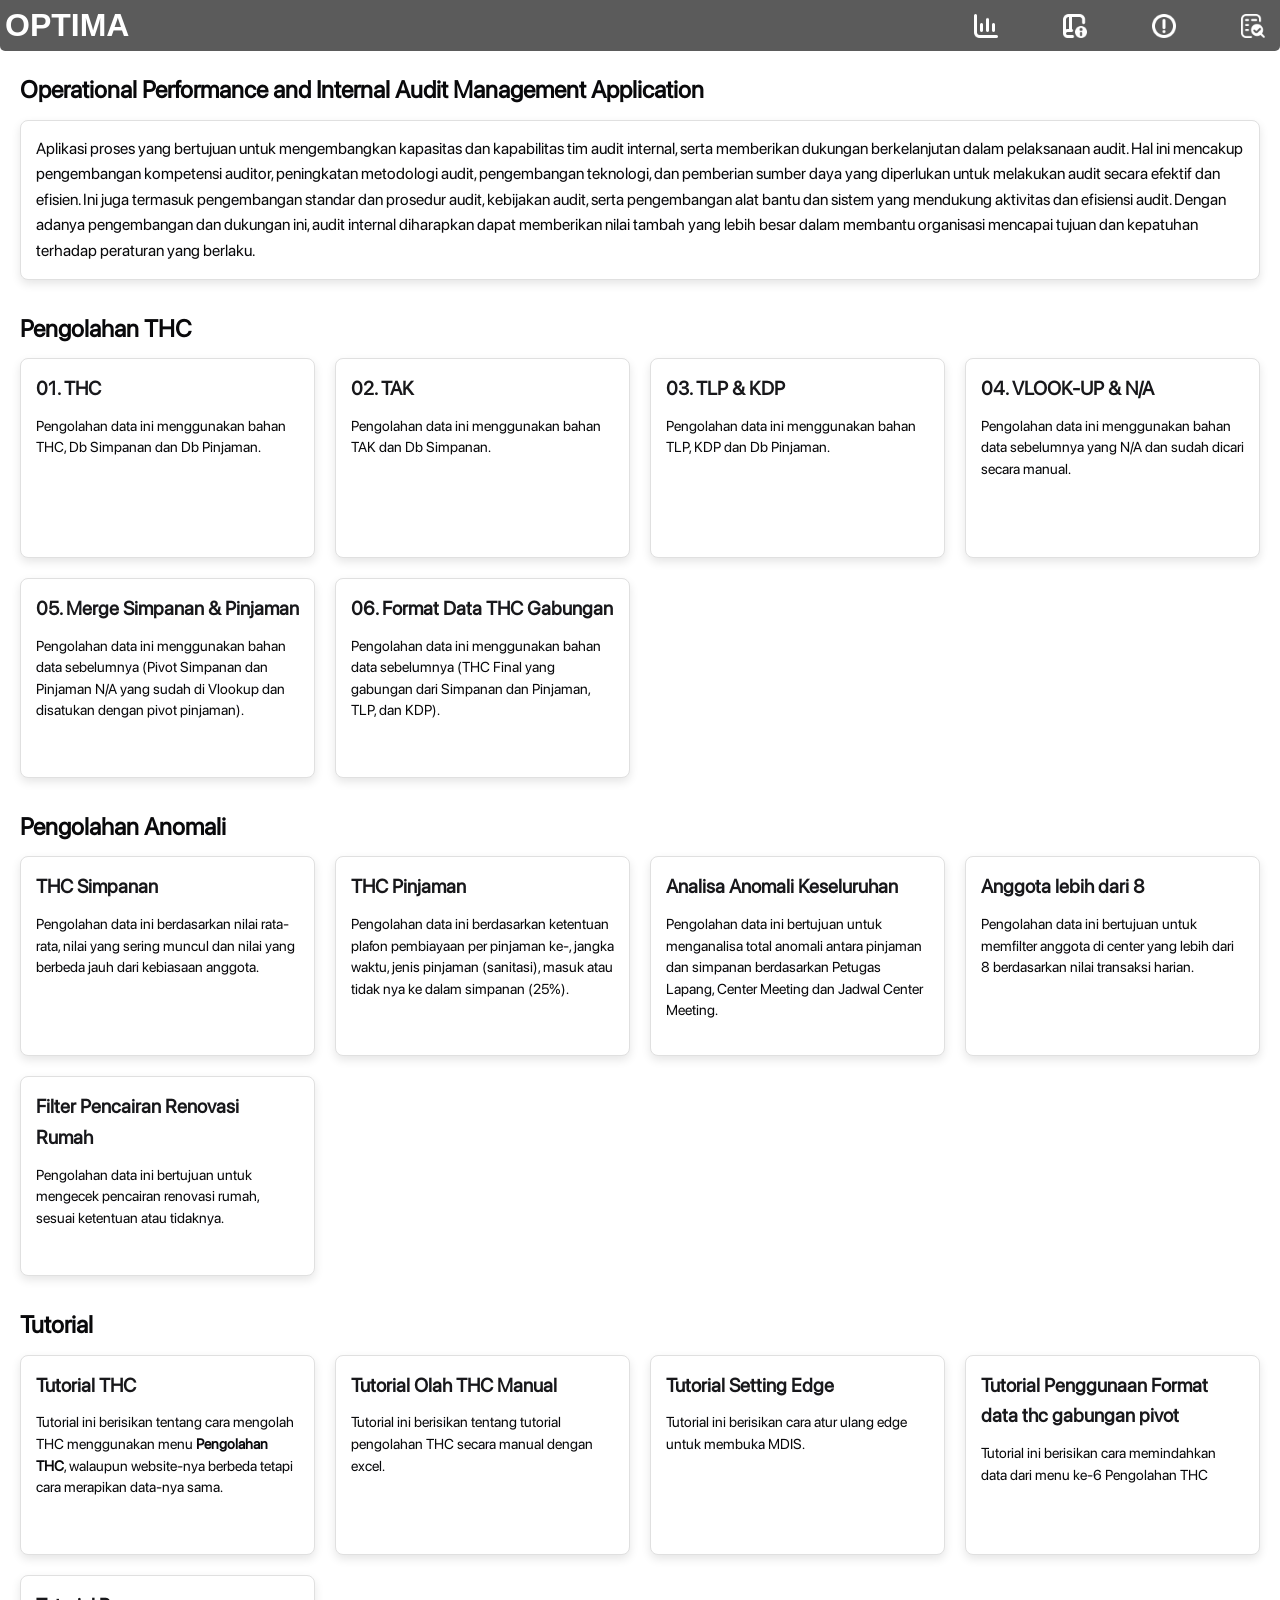
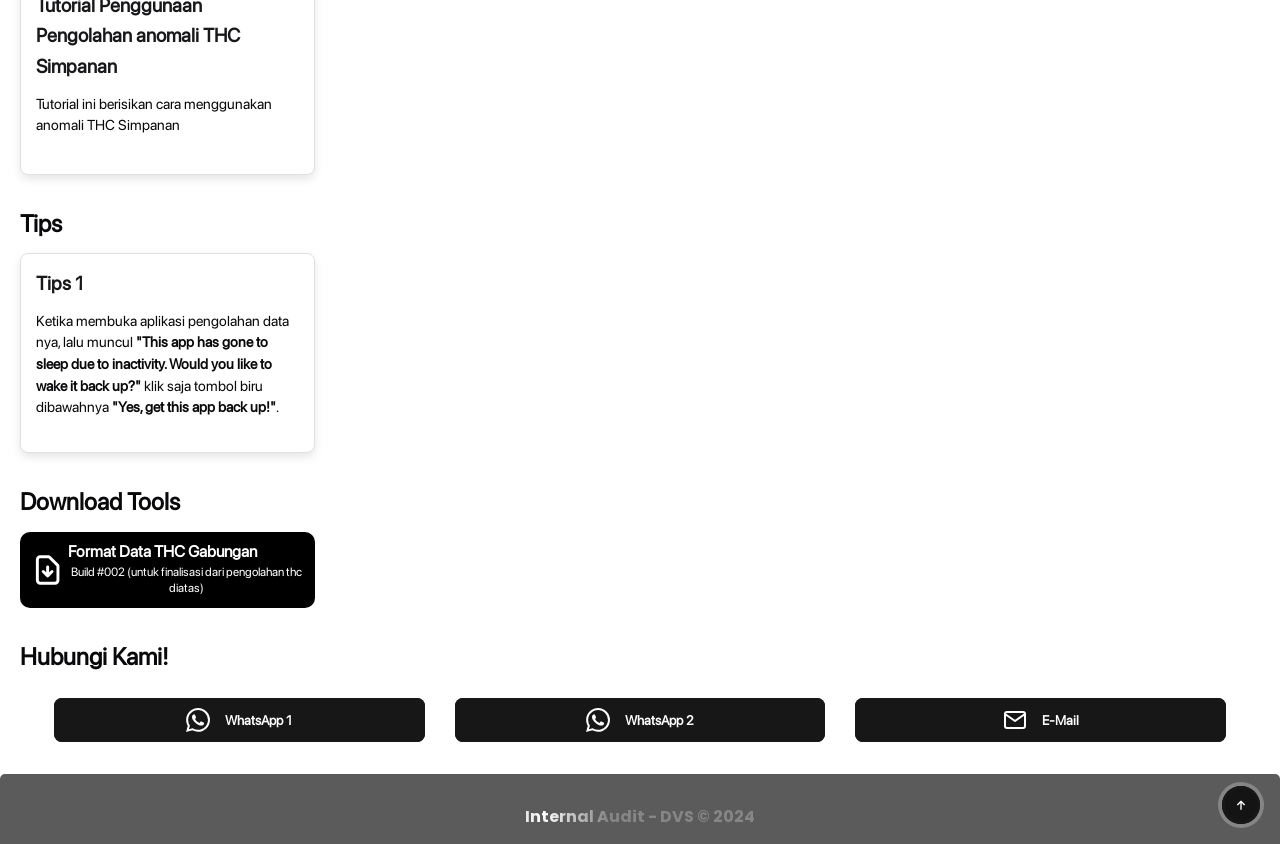
==== commit ecbef2dd: "Update index.html" ====
--- a/index.html
+++ b/index.html
@@ -110,18 +110,28 @@
                     <p>Pengolahan data ini berdasarkan nilai rata-rata, nilai yang sering muncul dan nilai yang berbeda jauh dari kebiasaan anggota.</p>
                     </div>
                     </a>
+
                     <a href="https://pinjaman-ke.streamlit.app/" target="_blank" class="no-underline">
                 <div class="menu-item">
                     <h3>THC Pinjaman</h3>
                     <p>Pengolahan data ini berdasarkan ketentuan plafon pembiayaan per pinjaman ke-, jangka waktu, jenis pinjaman (sanitasi), masuk atau tidak nya ke dalam simpanan (25%).</p>
                     </div>
                     </a>
+
+                    <a href="https://anomali-keseluruhan.streamlit.app/" target="_blank" class="no-underline">
+                <div class="menu-item">
+                    <h3>Analisa Anomali Keseluruhan</h3>
+                    <p>Pengolahan data ini bertujuan untuk menganalisa total anomali antara pinjaman dan simpanan berdasarkan Petugas Lapang, Center Meeting dan Jadwal Center Meeting.</p>
+                    </div>
+                    </a>
+
                     <a href="https://filter-anggota-lebih-dari-8.streamlit.app/" target="_blank" class="no-underline">
                 <div class="menu-item">
                     <h3>Anggota lebih dari 8</h3>
                     <p>Pengolahan data ini bertujuan untuk memfilter anggota di center yang lebih dari 8 berdasarkan nilai transaksi harian.</p>
                     </div>
                     </a>
+
                     <a href="https://filter-prr.streamlit.app/" target="_blank" class="no-underline">
                 <div class="menu-item">
                     <h3>Filter Pencairan Renovasi Rumah</h3>
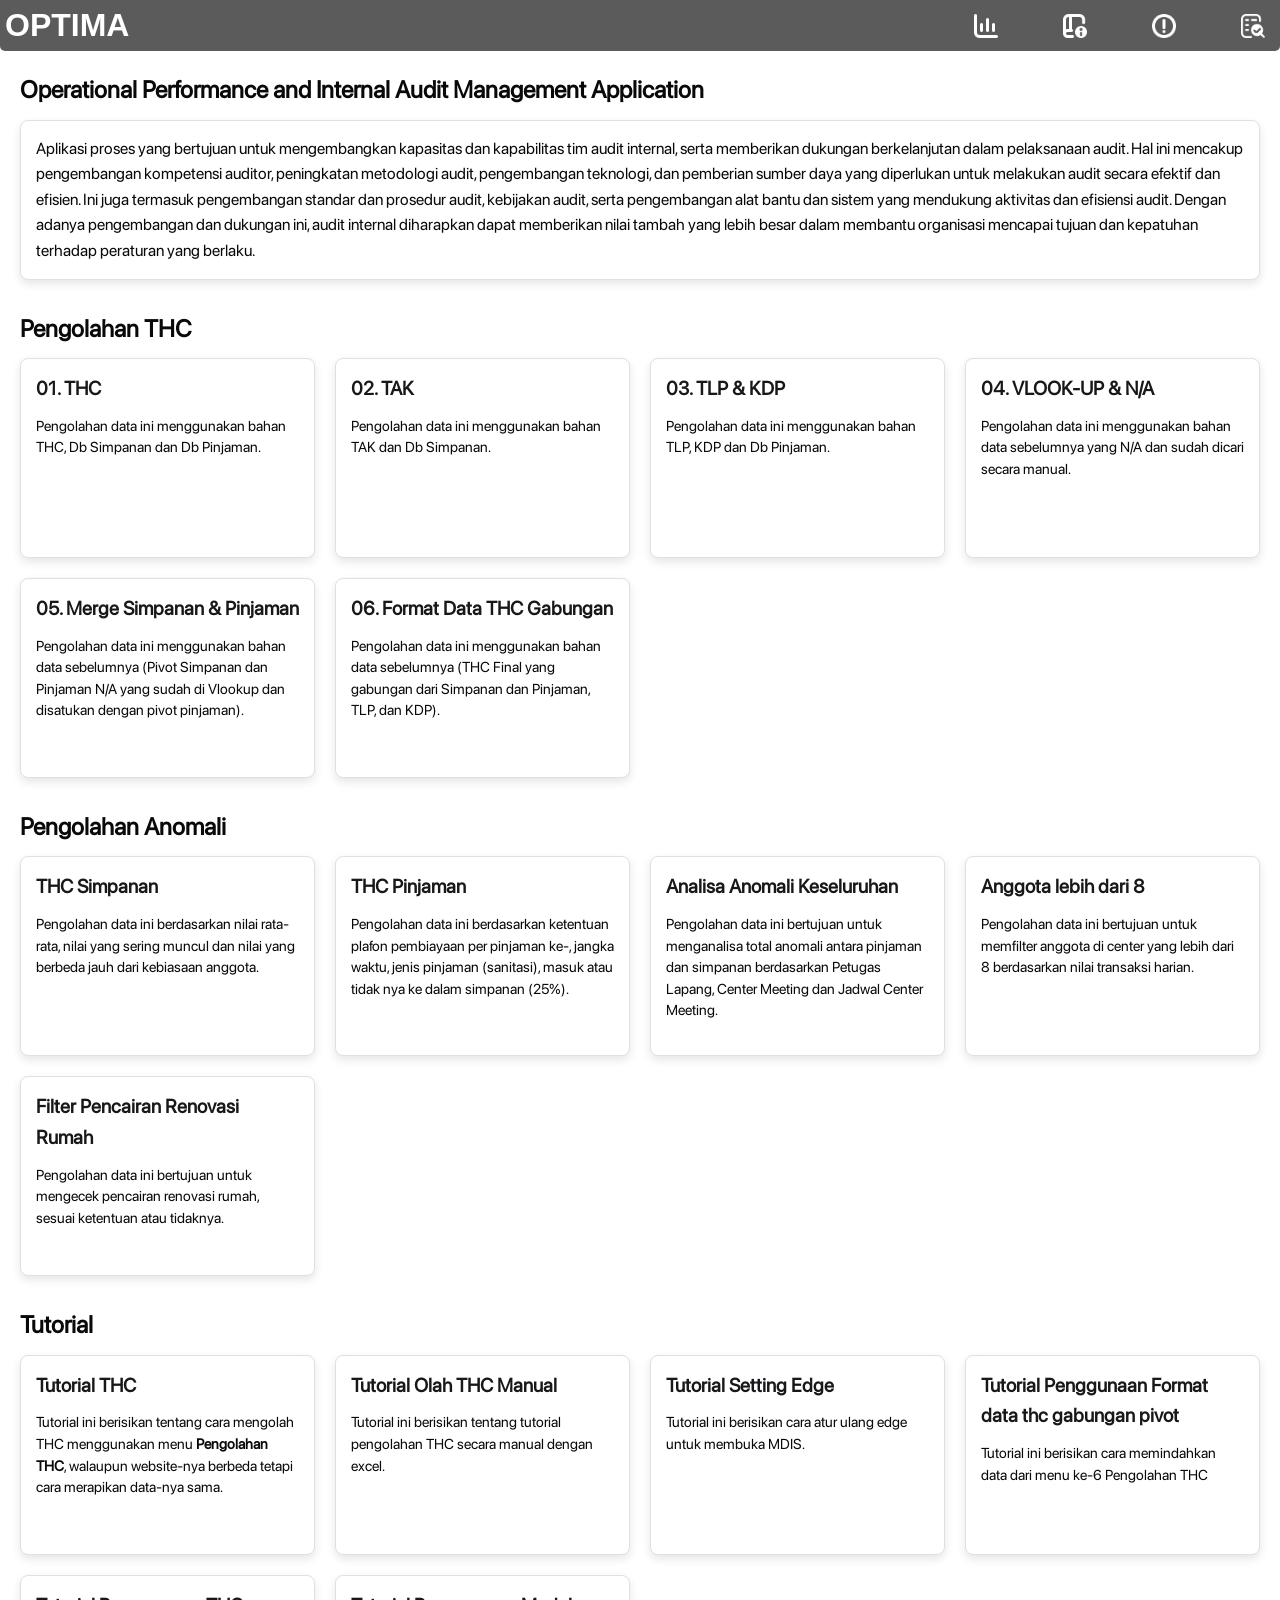
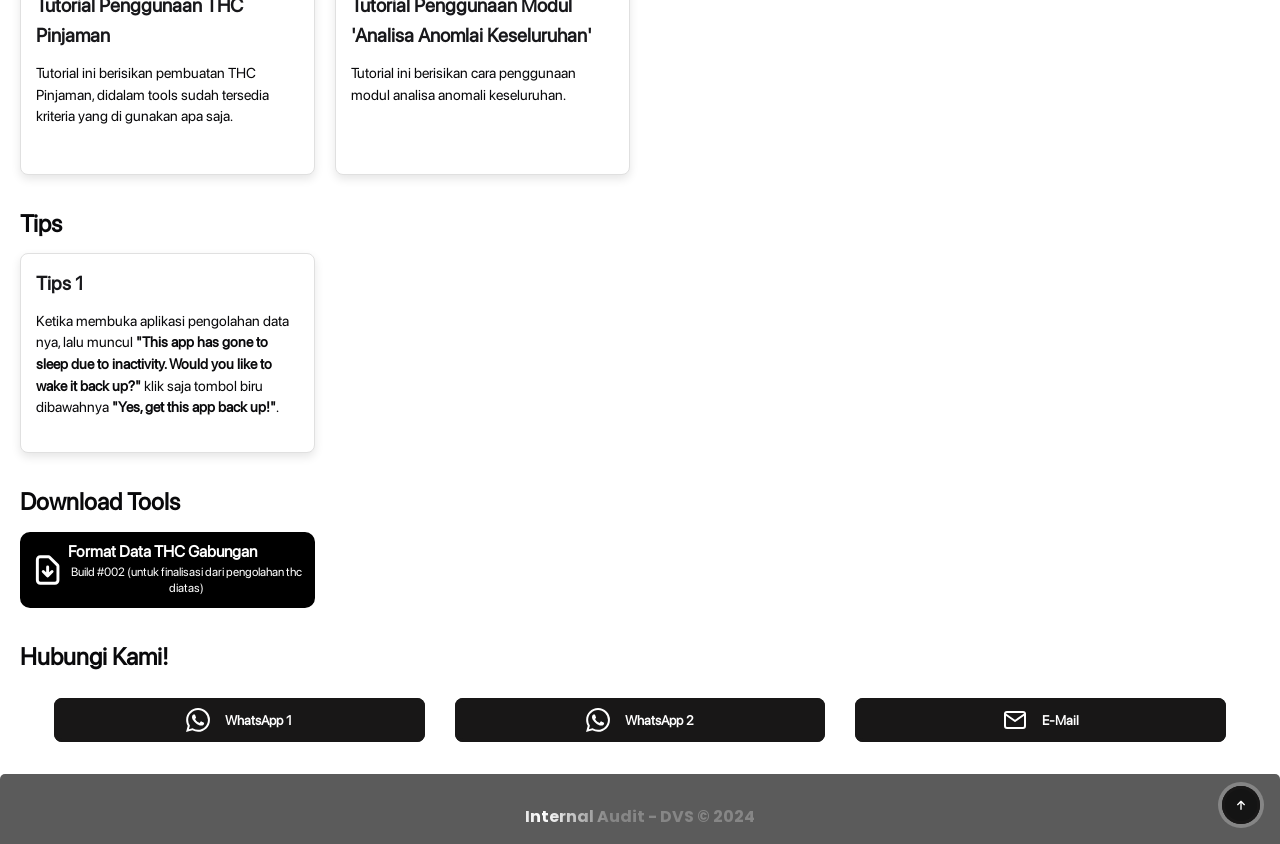
==== commit 8469d5bd: "Update index.html" ====
--- a/index.html
+++ b/index.html
@@ -148,32 +148,46 @@
                         <div class="menu-item">
                         <h3>Tutorial THC</h3>
                         <p>Tutorial ini berisikan tentang cara mengolah THC menggunakan menu <strong>Pengolahan THC</strong>, walaupun website-nya berbeda tetapi cara merapikan data-nya sama.</p>
-                </div>
-                    </a>
+                        </div>
+                        </a>
+                        
                         <a href="https://docs.google.com/uc?export=download&id=1HzV2ZHKOGMFHg9DGhr_W1Vg8EoL5DObU" class="no-underline" target="_blank">
                         <div class="menu-item">
                         <h3>Tutorial Olah THC Manual</h3>
                         <p>Tutorial ini berisikan tentang tutorial pengolahan THC secara manual dengan excel.</p>
-                </div>
-                    </a>
+                        </div>
+                        </a>
+                        
                         <a href="https://docs.google.com/uc?export=download&id=1HRRpcwsrCAD4RTziFmcHm_OMg0Vk_6mp" class="no-underline" target="_blank">
                         <div class="menu-item">
                         <h3>Tutorial Setting Edge</h3>
                         <p>Tutorial ini berisikan cara atur ulang edge untuk membuka MDIS.</p>
-                </div>
-                    </a>
+                        </div>
+                        </a>
+                        
                         <a href="https://drive.google.com/file/d/1vI3YGzV-ghESw-_Jtzreydhx_VE16pLn/view?usp=drive_link" class="no-underline" target="_blank">
                         <div class="menu-item">
                         <h3>Tutorial Penggunaan Format data thc gabungan pivot</h3>
                         <p>Tutorial ini berisikan cara memindahkan data dari menu ke-6 Pengolahan THC</p>
-                </div>
-                        </a>
-                        <a href="https://drive.google.com/file/d/1Yk_9QsHx7u1a9HwbfQ_2VWD8luqpXdlT/view?usp=drive_link" class="no-underline" target="_blank">
-                        <div class="menu-item">
-                        <h3>Tutorial Penggunaan Pengolahan anomali THC Simpanan</h3>
-                        <p>Tutorial ini berisikan cara menggunakan anomali THC Simpanan</p>
-                        </div>
-                    </a>
+                        </div>
+                        </a>
+                        
+                        <a href="https://drive.google.com/uc?export=download&id=1WOVOK4rj6g1BhJdDTLOUnXWmxZZeyJjD" class="no-underline" target="_blank">
+                        <div class="menu-item">
+                        <h3>Tutorial Penggunaan THC Pinjaman</h3>
+                        <p>Tutorial ini berisikan pembuatan THC Pinjaman, didalam tools sudah tersedia kriteria yang di gunakan apa saja.</p>
+                        </div>
+                        </a>
+
+                        <a href="https://drive.google.com/uc?export=download&id=1woc7ECpSd07cxNd264VpACnpQprzsurv" class="no-underline" target="_blank">
+                        <div class="menu-item">
+                        <h3>Tutorial Penggunaan Modul 'Analisa Anomlai Keseluruhan'</h3>
+                        <p>Tutorial ini berisikan cara penggunaan modul analisa anomali keseluruhan.</p>
+                        </div>
+                        </a>
+
+
+
                 </div>
             </section>
 
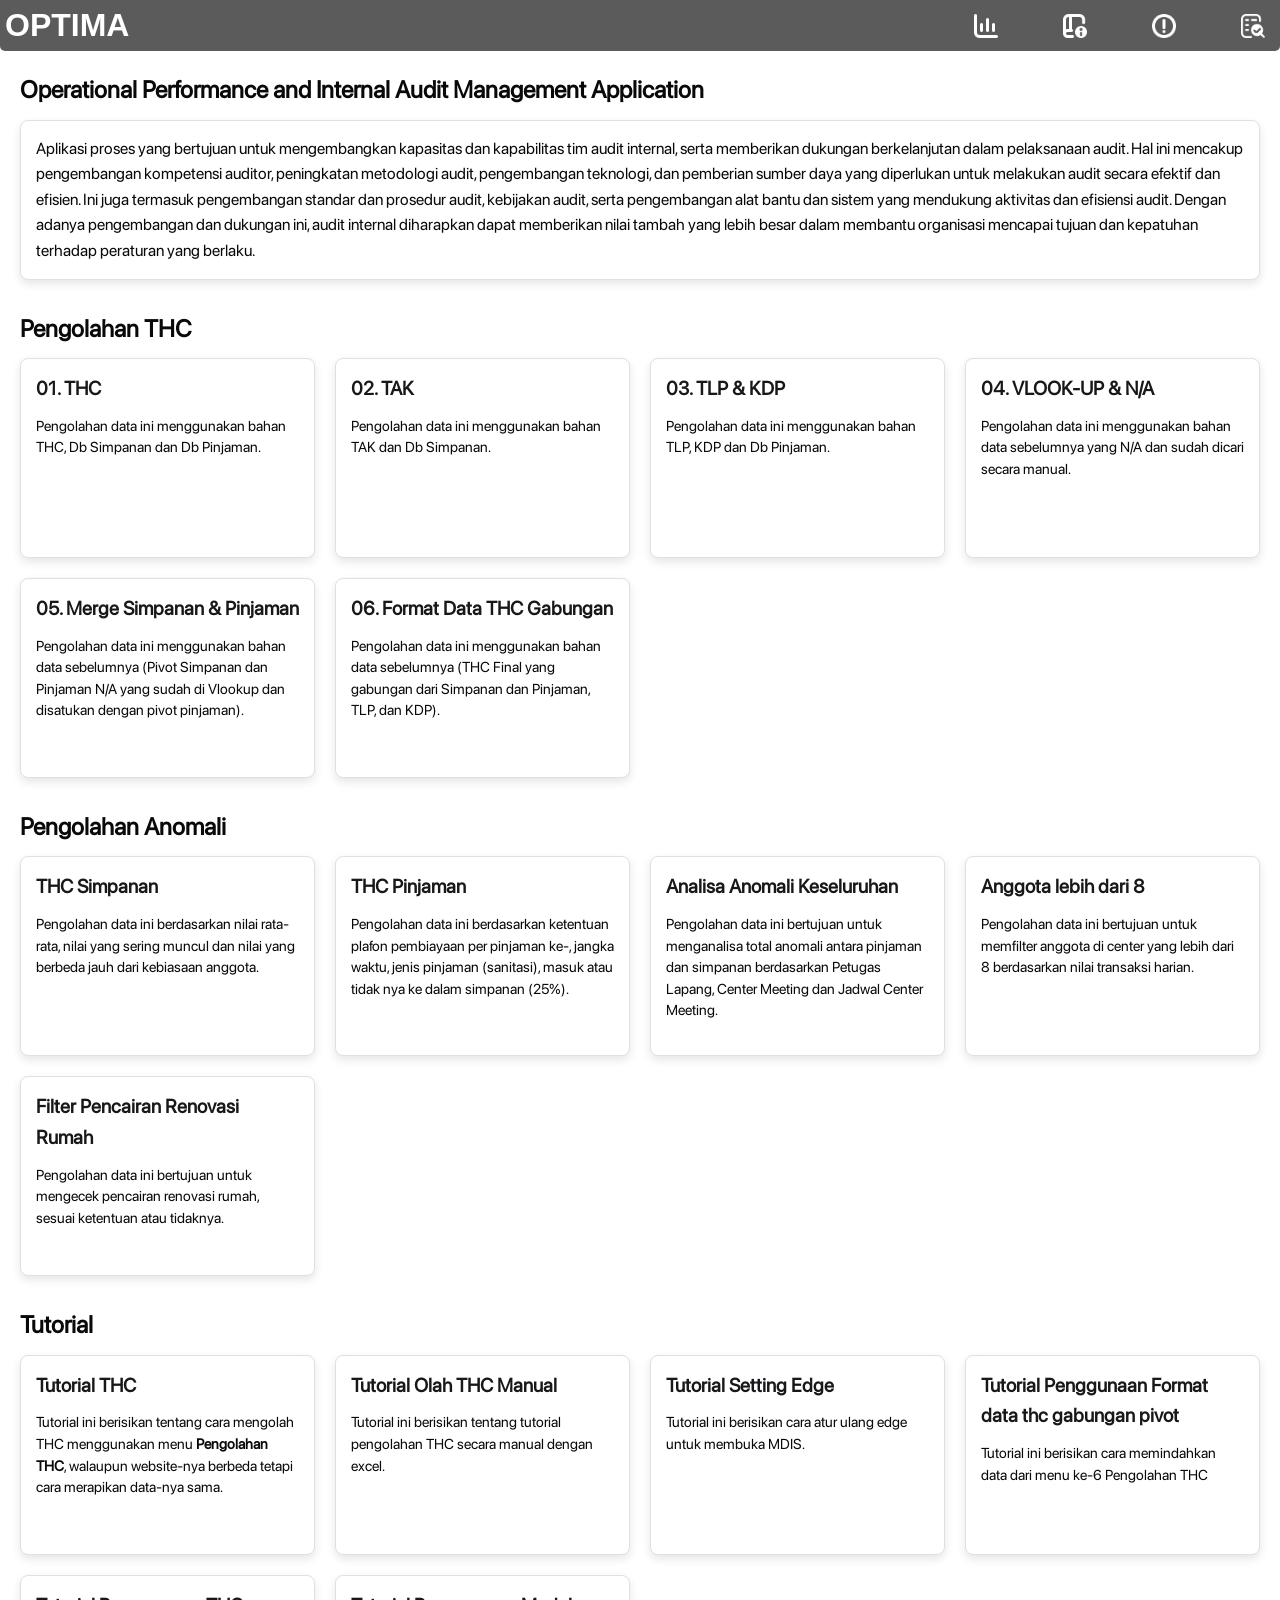
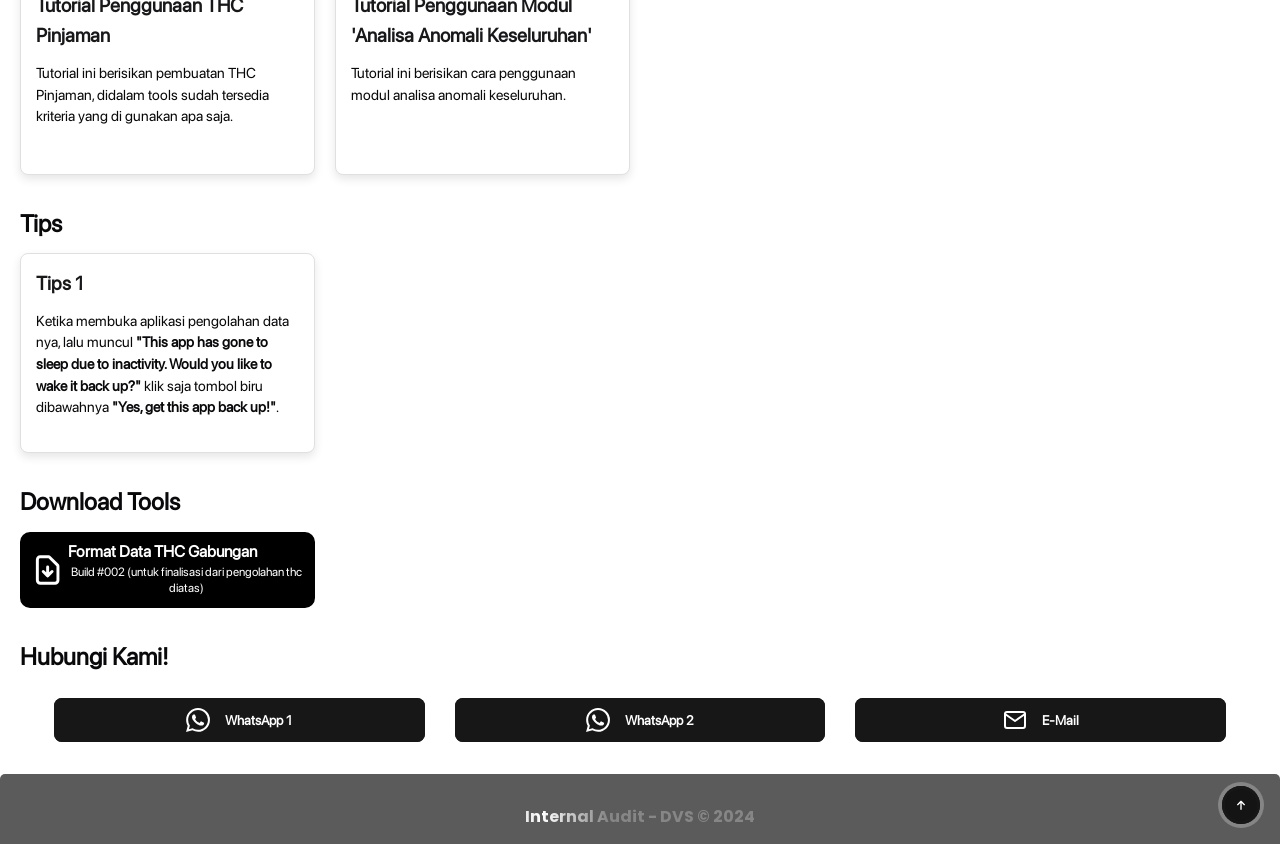
==== commit 8df7c0e9: "Update index.html" ====
--- a/index.html
+++ b/index.html
@@ -181,7 +181,7 @@
 
                         <a href="https://drive.google.com/uc?export=download&id=1woc7ECpSd07cxNd264VpACnpQprzsurv" class="no-underline" target="_blank">
                         <div class="menu-item">
-                        <h3>Tutorial Penggunaan Modul 'Analisa Anomlai Keseluruhan'</h3>
+                        <h3>Tutorial Penggunaan Modul 'Analisa Anomali Keseluruhan'</h3>
                         <p>Tutorial ini berisikan cara penggunaan modul analisa anomali keseluruhan.</p>
                         </div>
                         </a>
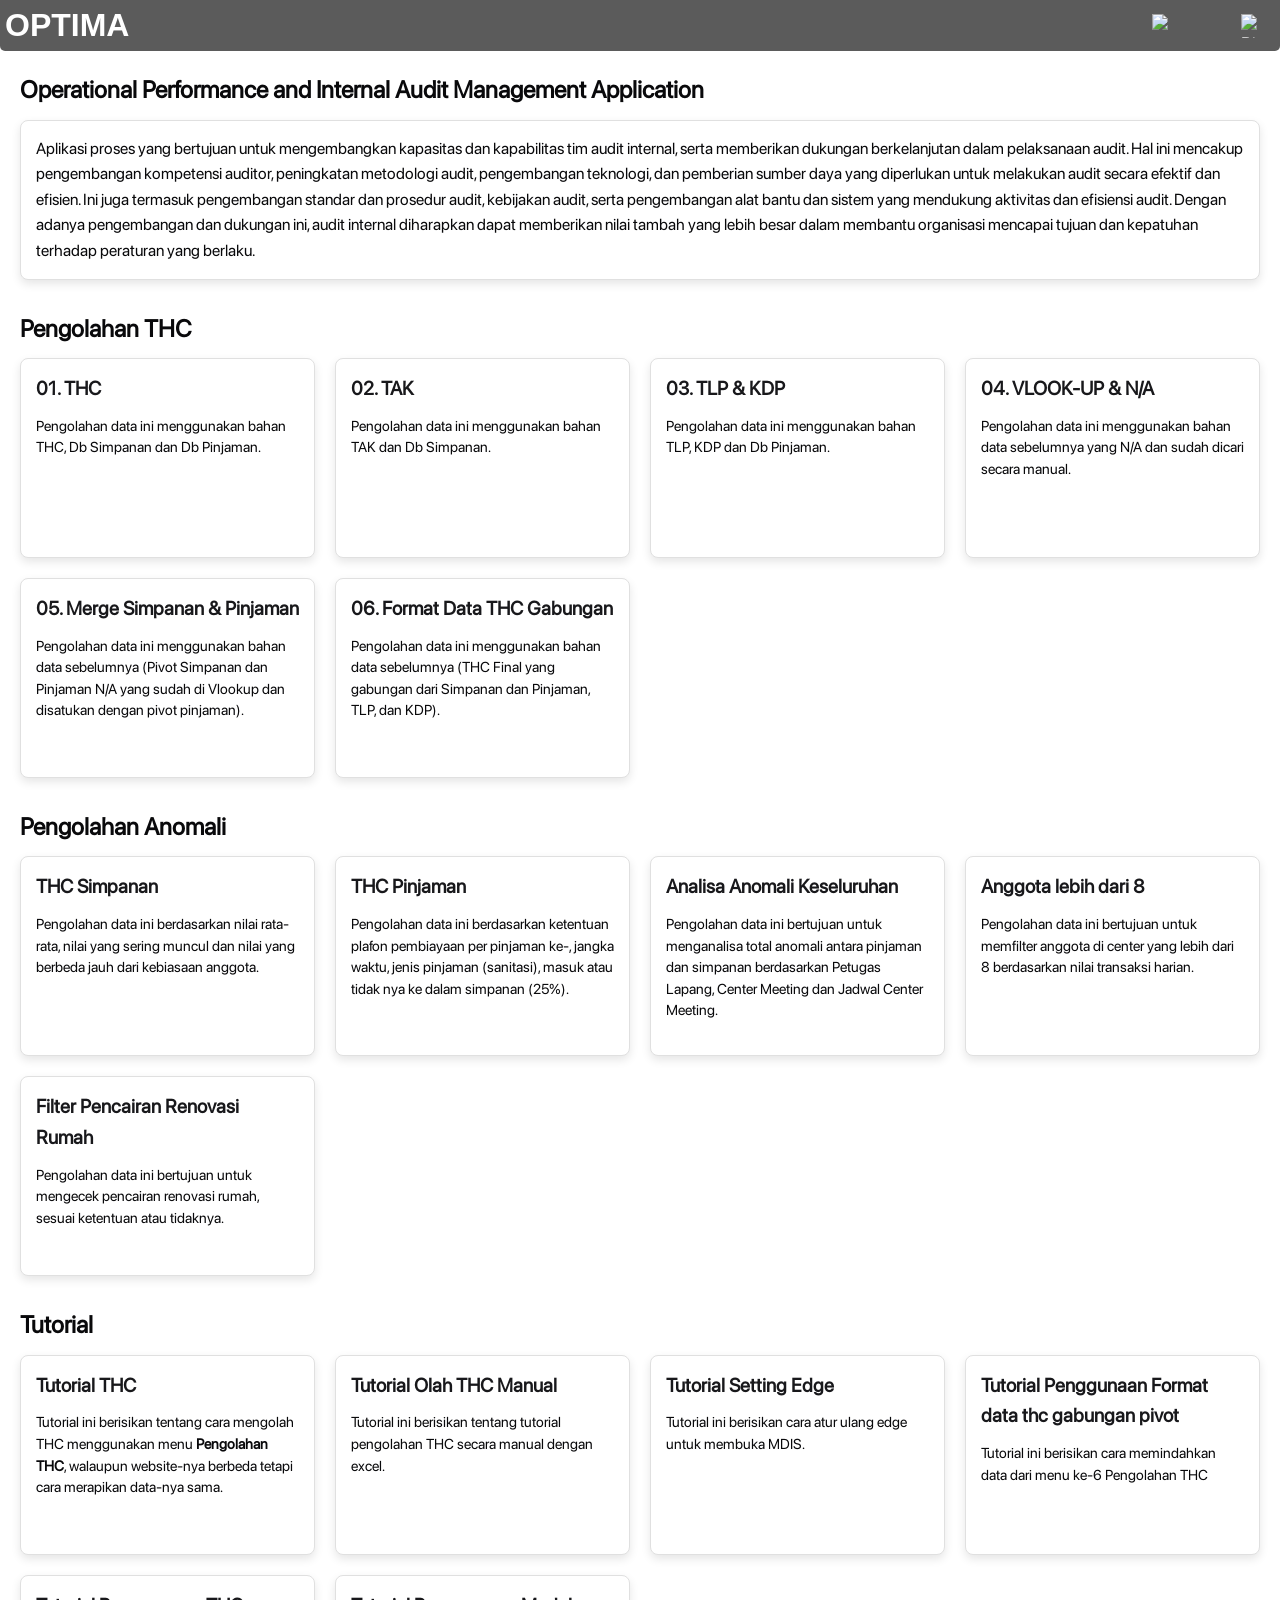
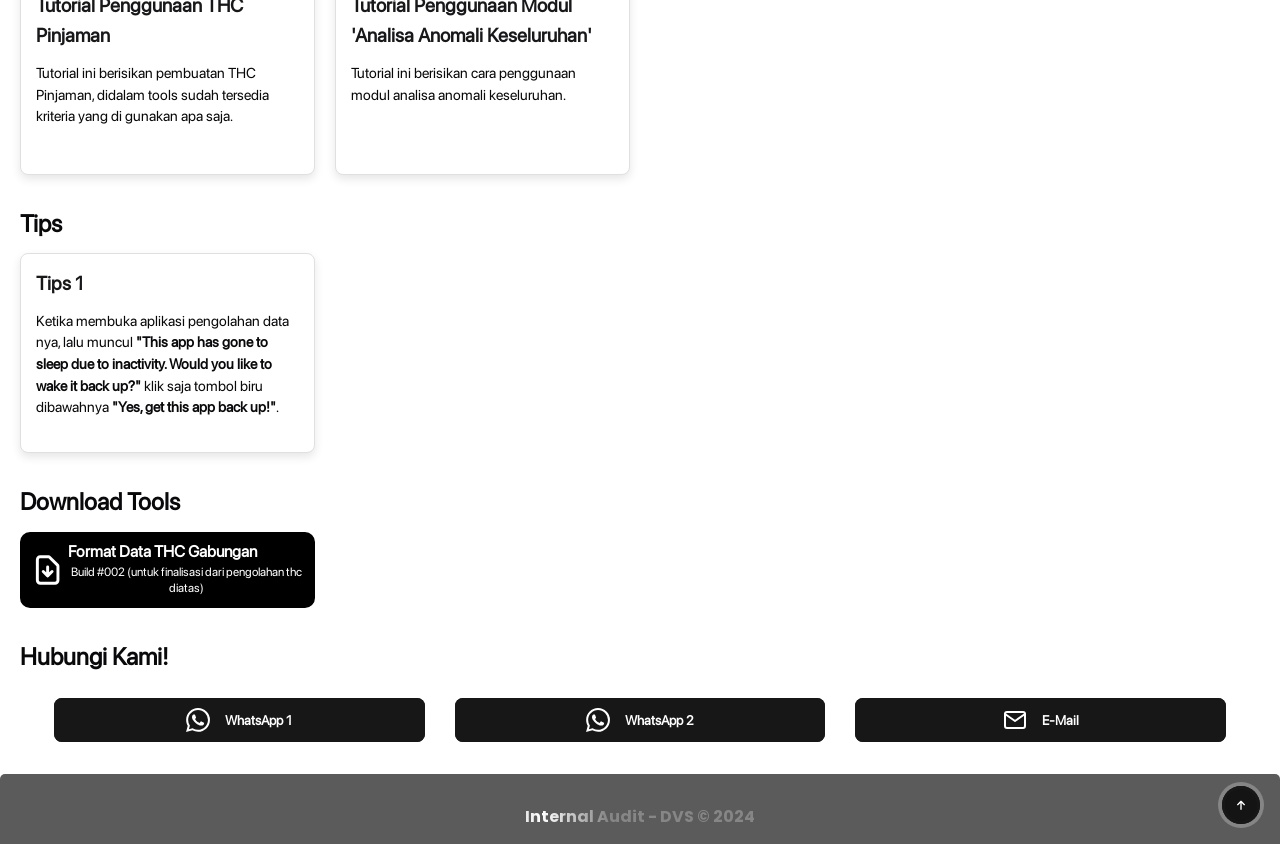
==== commit cc83044a: "Update index.html" ====
--- a/index.html
+++ b/index.html
@@ -21,27 +21,15 @@
         <nav>
             <ul>
                 <li>
-                    <a href="#data-processing">
-                        <img src="Icons\stats.png" alt="Pengolahan THC" class="nav-icon">
-                        <span class="nav-label">Pengolahan THC</span>
-                    </a>
-                </li>
-                <li>
-                    <a href="#tutorial">
-                        <img src="Icons/Tutorial.png" alt="Tutorial" class="nav-icon">
-                        <span class="nav-label">Tutorial</span>
-                    </a>
-                </li>
-                <li>
-                    <a href="#Tips">
-                        <img src="Icons/mark.png" alt="Tips & Tools" class="nav-icon">
-                        <span class="nav-label">Tips & Tools</span>
+                    <a href="https://risk-issue.streamlit.app/">
+                        <img src="Icons/calculator.png" alt="audit rating" class="nav-icon">
+                        <span class="nav-label">Audit rating</span>
                     </a>
                 </li>
                 <li>
                     <a href="https://risk-control-matriks.streamlit.app/" target="_blank" rel="noopener noreferrer">
-                        <img src="Icons/assessment.png" alt="Risk Control Matriks" class="nav-icon">
-                        <span class="nav-label">Risk Control Matriks</span>
+                        <img src="Icons/risk.png" alt="Risk Control Matriks" class="nav-icon">
+                        <span class="nav-label">RCM</span>
                     </a>
                 </li>
             </ul>
@@ -57,7 +45,7 @@
         <section id="data-processing">
             <h2>Pengolahan THC</h2>
             <div class="menu-grid">
-                <a href="https://olah-data-thc.streamlit.app/" class="no-underline" target="_blank">
+                <a href="index2.html" class="no-underline" target="_blank">
                 <div class="menu-item">
                     <h3>01. THC</h3>
                     <p>Pengolahan data ini menggunakan bahan THC, Db Simpanan dan Db Pinjaman.</p>
